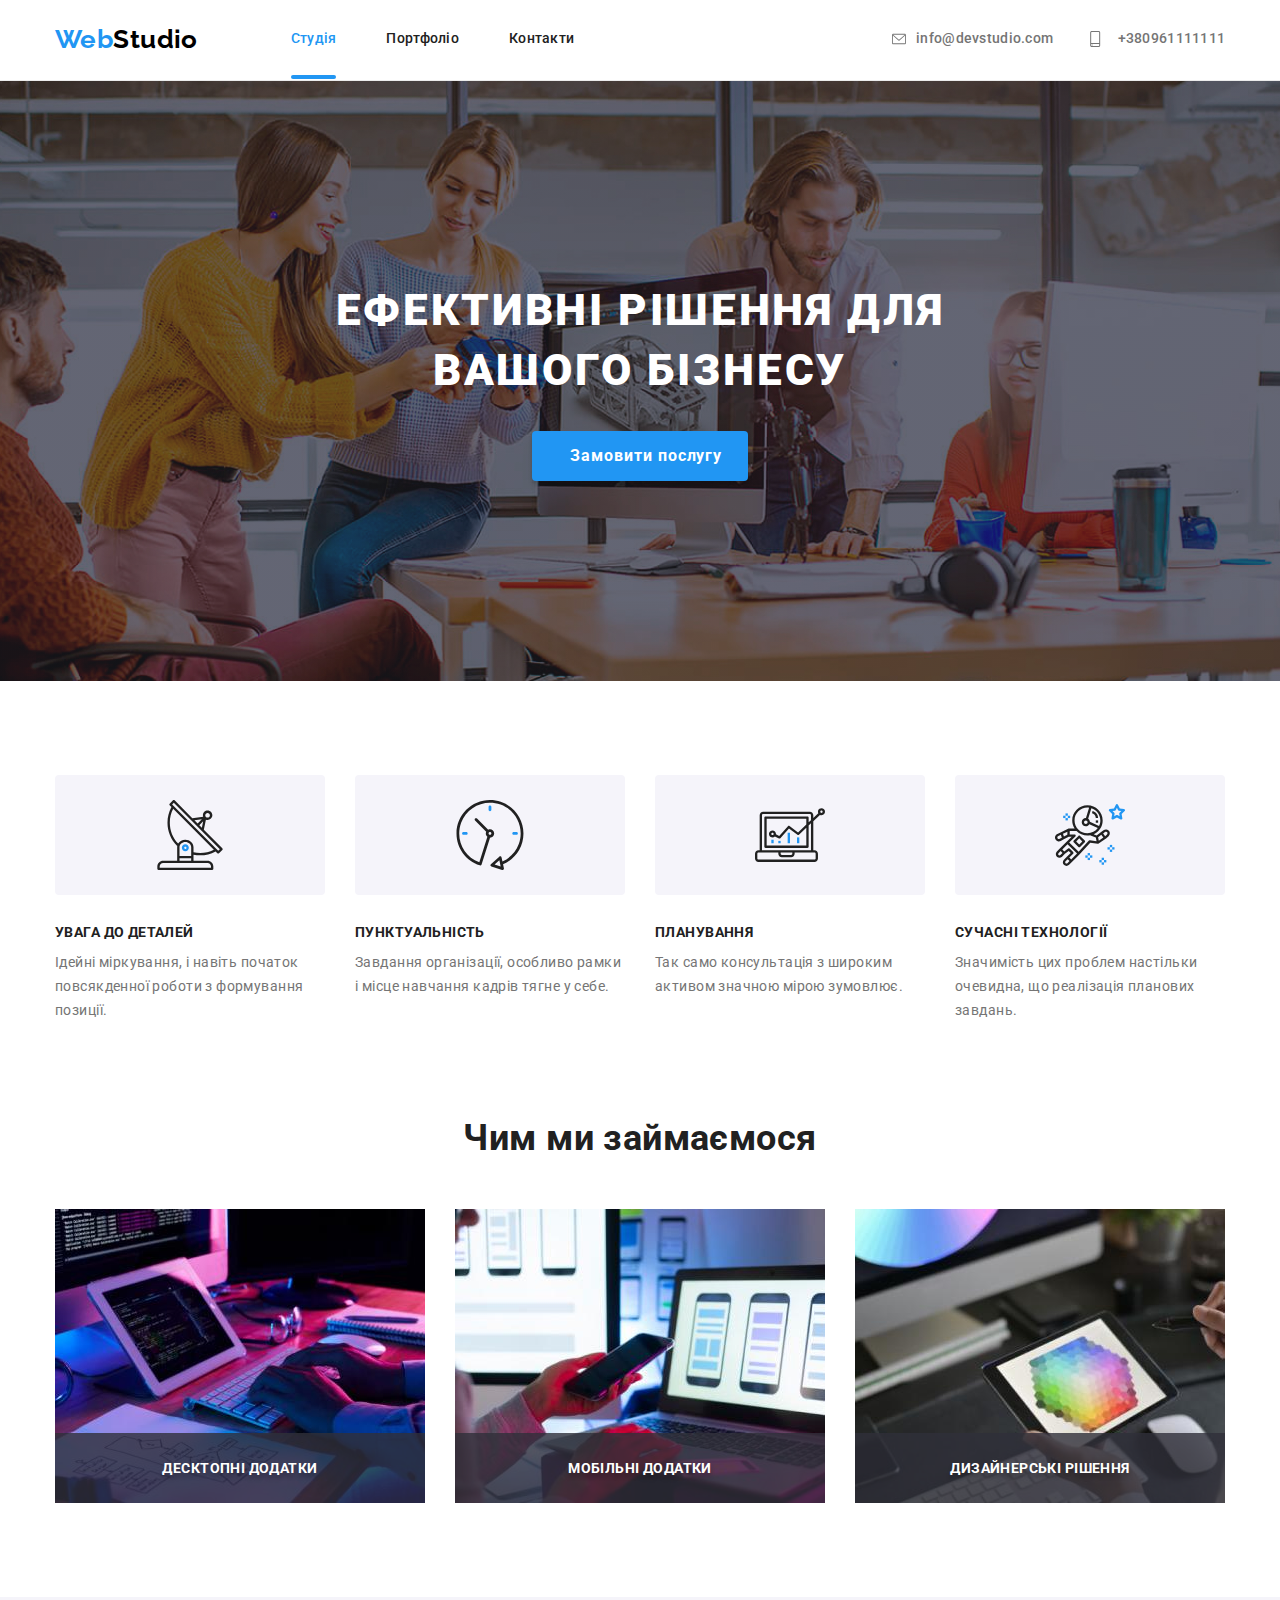
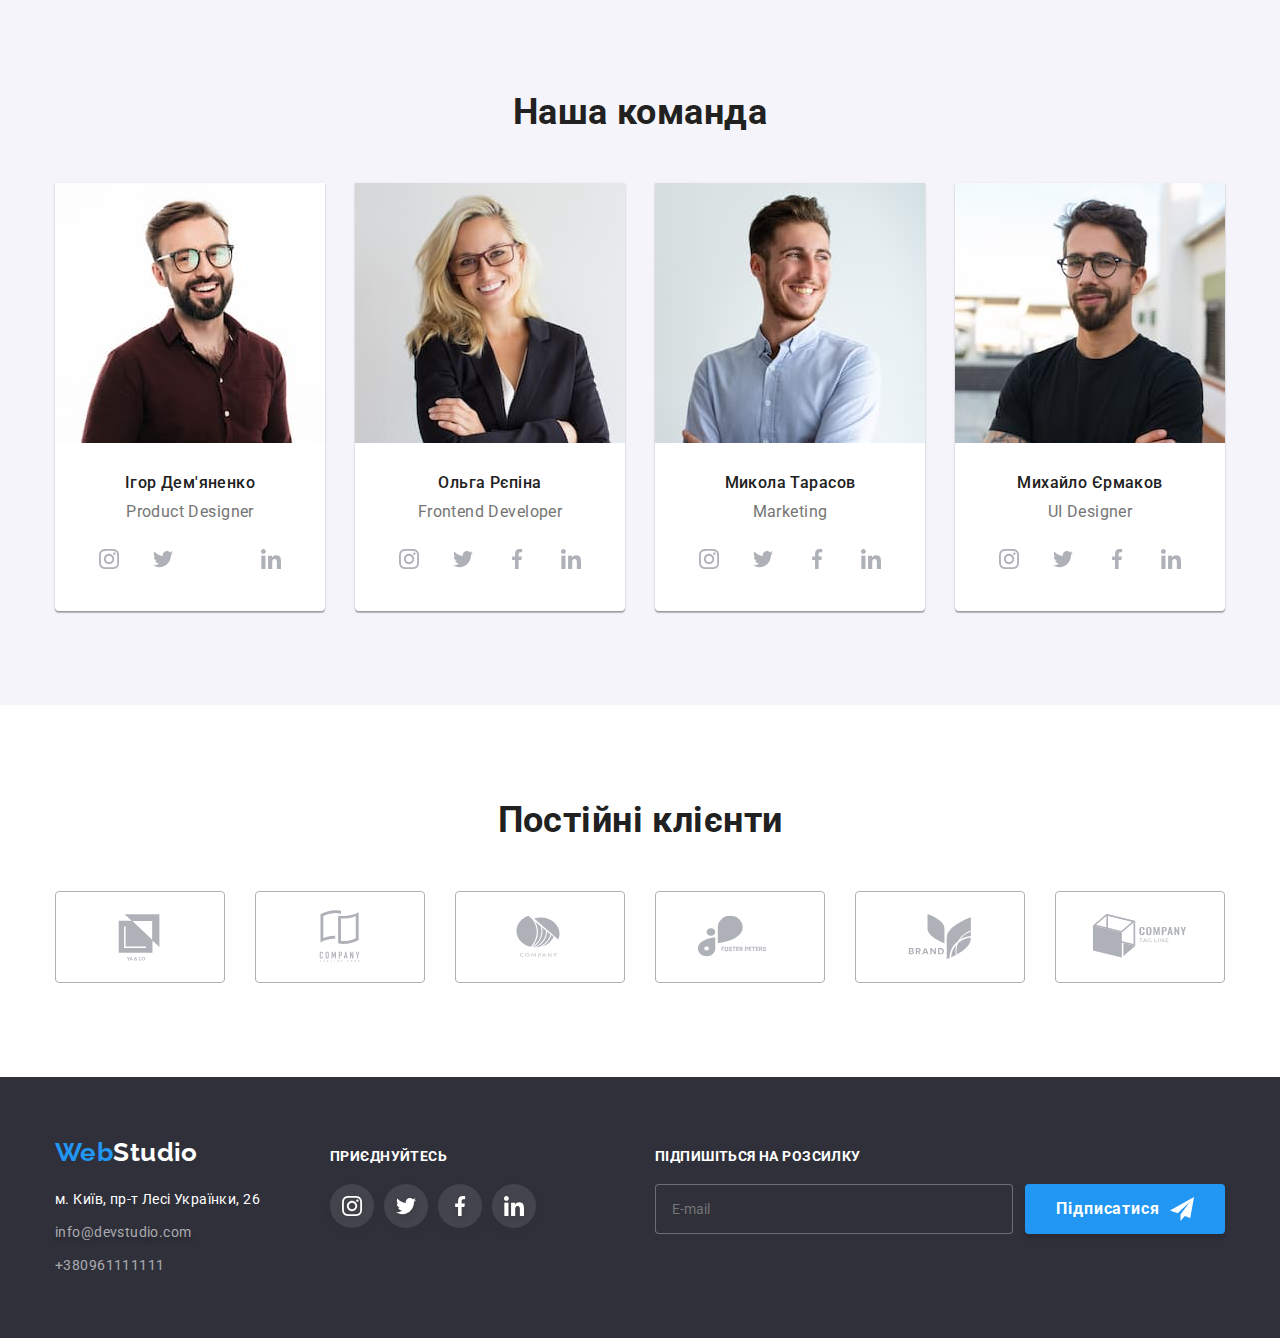
==== index.html @ 69b693cf "commit 1" ====
<!DOCTYPE html>
<html lang="uk">
  <head>
    <meta charset="UTF-8" />
    <meta http-equiv="X-UA-Compatible" content="IE=edge" />
    <meta name="viewport" content="width=, initial-scale=1.0" />
    <title>Webstudio</title>
    <link rel="preconnect" href="https://fonts.googleapis.com" />
    <link rel="preconnect" href="https://fonts.gstatic.com" crossorigin />
    <link
      href="https://fonts.googleapis.com/css2?family=Raleway:wght@700&family=Roboto:wght@400;500;700;900&display=swap"
      rel="stylesheet"
    />
    <link
      rel="stylesheet"
      href="https://cdn.jsdelivr.net/npm/modern-normalize@1.1.0/modern-normalize.min.css"
    />
    <link rel="stylesheet" href="./css/styles.css" />
  </head>
  <body>
    <!-- HEADER -->
    <header class="page-header">
      <div class="container page-header-container">
        <nav class="header-navigation">
          <a class="logo-header link" href="./index.html"
            ><span class="logo-header-part1">Web</span>Studio</a
          >
          <ul class="menu list">
            <li class="menu-item">
              <a class="menu-link link current caren-studio" href="./index.html"
                >Студія</a
              >
            </li>
            <li class="menu-item">
              <a class="menu-link link" href="./portfolio.html">Портфоліо</a>
            </li>
            <li class="menu-item">
              <a class="menu-link link" href="#">Контакти</a>
            </li>
          </ul>
        </nav>
        <ul class="menu-link list">
          <li class="menu-item">
            <a href="mailto:info@devstudio.com" class="contact-mail link">
              <svg
                class="icon-mail"
                aria-label="іконка-пошта"
                width="12"
                height="16"
              >
                <use href="./images/sprite.svg.svg#icon-envelope-hover"></use>
              </svg>
              info@devstudio.com
            </a>
          </li>
          <li class="menu-item">
            <a class="contact-phone-number link" href="tel:+380961111111">
              <svg class="icon-mobile" aria-label="іконка-телелефон" width="10" height="16">
                <use href="./images/sprite.svg.svg#icon-smartphone"></use>
              </svg>
              +380961111111
            </a>
          </li>
        </ul>
      </div>
    </header>
    <!--MAIN-->
    <main class="page-main">
      <section class="section-shapka section">
        <div class="container section-shapka-container">
          <h1 class="section-shapka-h">Ефективні рішення для вашого бізнесу</h1>
          <button class="section-modal-open-btn" type="button" data-modal-open>
            <span class="btn-text">Замовити послугу</span>
          </button>
        </div>
      </section>
      <section
        class="section-osoblivosti section section-osoblivosti-container"
      >
        <div class="container">
          <h2 class="visually-hidden">Наші особливості</h2>
          <ul class="list osoblivosti-container">
            <li class="osoblivosti-card">
              <div class="osoblivosti-card-a">
                <svg class="osoblivosti-card-icon" aria-label="іконка-антена" width="70" height="70">
                  <use href="./images/sprite.svg.svg#icon-antenna"></use>
                </svg>
              </div>
              <h3 class="section-osoblivosti-h">УВАГА ДО ДЕТАЛЕЙ</h3>
              <p class="section-osoblivosti-p">
                Ідейні міркування, і навіть початок повсякденної роботи з
                формування позиції.
              </p>
            </li>
            <li class="osoblivosti-card">
              <div class="osoblivosti-card-a">
                <svg class="osoblivosti-card-icon" aria-label="іконка-годинник" width="70" height="70">
                  <use href="./images/sprite.svg.svg#icon-clock"></use>
                </svg>
              </div>
              <h3 class="section-osoblivosti-h">ПУНКТУАЛЬНІСТЬ</h3>
              <p class="section-osoblivosti-p">
                Завдання організації, особливо рамки і місце навчання кадрів
                тягне у себе.
              </p>
            </li>
            <li class="osoblivosti-card">
              <div class="osoblivosti-card-a">
                <svg class="osoblivosti-card-icon" aria-label="іконка-діаграма" width="70" height="70">
                  <use href="./images/sprite.svg.svg#icon-diagram"></use>
                </svg>
              </div>
              <h3 class="section-osoblivosti-h">ПЛАНУВАННЯ</h3>
              <p class="section-osoblivosti-p">
                Так само консультація з широким активом значною мірою зумовлює.
              </p>
            </li>
            <li class="osoblivosti-card">
              <div class="osoblivosti-card-a">
                <svg class="osoblivosti-card-icon" aria-label="іконка-астронафт" width="70" height="70">
                  <use href="./images/sprite.svg.svg#icon-astronaut"></use>
                </svg>
              </div>
              <h3 class="section-osoblivosti-h">СУЧАСНІ ТЕХНОЛОГІЇ</h3>
              <p class="section-osoblivosti-p">
                Значимість цих проблем настільки очевидна, що реалізація
                планових завдань.
              </p>
            </li>
          </ul>
        </div>
      </section>
      <section class="work section">
        <div class="container work-container">
          <h2 class="work-h">Чим ми займаємося</h2>
          <ul class="list work-list">
            <li>
              <div class="work-list-img-wrapper">
                <img
                  src="./images/box1.jpg"
                  alt="компютер"
                  width="370"
                  height="294"
                />
                <p class="overlay-work">Десктопні додатки</p>
              </div>
            </li>
            <li>
              <div class="work-list-img-wrapper">
                <img
                  src="./images/box2.jpg"
                  alt="телефон"
                  width="370"
                  height="294"
                />
                <p class="overlay-work">Мобільні додатки</p>
              </div>
            </li>
            <li>
              <div class="work-list-img-wrapper">
                <img
                  src="./images/box3.jpg"
                  alt="планшет"
                  width="370"
                  height="294"
                />
                <p class="overlay-work">Дизайнерські рішення</p>
              </div>
            </li>
          </ul>
        </div>
      </section>
      <section class="comanda section comanda-container">
        <div class="container">
          <h2 class="comanda-our">Наша команда</h2>
          <ul class="list comanda-list">
            <li class="comanda-fon">
              <img
                src="./images/card1.jpg"
                alt="Ігор"
                width="270"
                height="260"
              />
              <h3 class="comanda-name">Ігор Дем'яненко</h3>
              <p class="comanda-profesion">Product Designer</p>
              <ul class="social-list list">
                <li class="social-list-item">
                  <a href="" class="social-list-link">
                    <svg class="social-list-icon" aria-label="іконка-інстаграм">
                      <use href="./images/sprite.svg.svg#icon-instagram"></use>
                    </svg>
                  </a>
                </li>
                <li class="social-list-item">
                  <a href="" class="social-list-link">
                    <svg class="social-list-icon" aria-label="іконка-твітер">
                      <use href="./images/sprite.svg.svg#icon-twitter"></use>
                    </svg>
                  </a>
                </li>
                <li class="social-list-item">
                  <a href="" class="social-list-link">
                    <svg class="social-list-icon" aria-label="іконка-фейсбук>
                      <use href="./images/sprite.svg.svg#icon-facebook"></use>
                    </svg>
                  </a>
                </li>
                <li class="social-list-item">
                  <a href="" class="social-list-link">
                    <svg class="social-list-icon" aria-label="іконка-лінкл">
                      <use href="./images/sprite.svg.svg#icon-linkedin"></use>
                    </svg>
                  </a>
                </li>
              </ul>
            </li>
            <li class="comanda-fon">
              <img
                src="./images/card2.jpg"
                alt="Ольга"
                width="270"
                height="260"
              />
              <h3 class="comanda-name">Ольга Рєпіна</h3>
              <p class="comanda-profesion">Frontend Developer</p>
              <ul class="social-list list">
                <li class="social-list-item">
                  <a href="" class="social-list-link">
                    <svg class="social-list-icon" aria-label="іконка-інстаграм">
                      <use href="./images/sprite.svg.svg#icon-instagram"></use>
                    </svg>
                  </a>
                </li>
                <li class="social-list-item">
                  <a href="" class="social-list-link">
                    <svg class="social-list-icon" aria-label="іконка-твітер">
                      <use href="./images/sprite.svg.svg#icon-twitter"></use>
                    </svg>
                  </a>
                </li>
                <li class="social-list-item">
                  <a href="" class="social-list-link">
                    <svg class="social-list-icon" aria-label="іконка-фейсбук">
                      <use href="./images/sprite.svg.svg#icon-facebook"></use>
                    </svg>
                  </a>
                </li>
                <li class="social-list-item">
                  <a href="" class="social-list-link">
                    <svg class="social-list-icon" aria-label="іконка-лінкл">
                      <use href="./images/sprite.svg.svg#icon-linkedin"></use>
                    </svg>
                  </a>
                </li>
              </ul>
            </li>
            <li class="comanda-fon">
              <img
                src="./images/card3.jpg"
                alt="Микола"
                width="270"
                height="260"
              />
              <h3 class="comanda-name">Микола Тарасов</h3>
              <p class="comanda-profesion">Marketing</p>
              <ul class="social-list list">
                <li class="social-list-item">
                  <a href="" class="social-list-link">
                    <svg class="social-list-icon" aria-label="іконка-інстаграм">
                      <use href="./images/sprite.svg.svg#icon-instagram"></use>
                    </svg>
                  </a>
                </li>
                <li class="social-list-item">
                  <a href="" class="social-list-link">
                    <svg class="social-list-icon" aria-label="іконка-твітер">
                      <use href="./images/sprite.svg.svg#icon-twitter"></use>
                    </svg>
                  </a>
                </li>
                <li class="social-list-item">
                  <a href="" class="social-list-link">
                    <svg class="social-list-icon" aria-label="іконка-фейсбук">
                      <use href="./images/sprite.svg.svg#icon-facebook"></use>
                    </svg>
                  </a>
                </li>
                <li class="social-list-item">
                  <a href="" class="social-list-link">
                    <svg class="social-list-icon" aria-label="іконка-лінкл">
                      <use href="./images/sprite.svg.svg#icon-linkedin"></use>
                    </svg>
                  </a>
                </li>
              </ul>
            </li>
            <li class="comanda-fon">
              <img
                src="./images/card4.jpg"
                alt="Михайло"
                width="270"
                height="260"
              />
              <h3 class="comanda-name">Михайло Єрмаков</h3>
              <p class="comanda-profesion">UI Designer</p>
              <ul class="social-list list">
                <li class="social-list-item">
                  <a href="" class="social-list-link">
                    <svg class="social-list-icon" aria-label="іконка-інстаграм">
                      <use href="./images/sprite.svg.svg#icon-instagram"></use>
                    </svg>
                  </a>
                </li>
                <li class="social-list-item">
                  <a href="" class="social-list-link">
                    <svg class="social-list-icon" aria-label="іконка-твітер">
                      <use href="./images/sprite.svg.svg#icon-twitter"></use>
                    </svg>
                  </a>
                </li>
                <li class="social-list-item">
                  <a href="" class="social-list-link">
                    <svg class="social-list-icon" aria-label="іконка-фейсбук">
                      <use href="./images/sprite.svg.svg#icon-facebook"></use>
                    </svg>
                  </a>
                </li>
                <li class="social-list-item">
                  <a href="" class="social-list-link">
                    <svg class="social-list-icon" aria-label="іконка-лінкл">
                      <use href="./images/sprite.svg.svg#icon-linkedin"></use>
                    </svg>
                  </a>
                </li>
              </ul>
            </li>
          </ul>
        </div>
      </section>
      <section class="client section">
        <div class="container">
          <h2 class="client-name">Постійні клієнти</h2>
          <ul class="client-list list">
            <li class="client-list-item">
              <a href="" class="client-list-link">
                <svg class="client-list-icon" aria-label="іконка-клієнт-1" width="106" height="60">
                  <use href="./images/sprite.svg.svg#icon-logo"></use>
                </svg>
              </a>
            </li>
            <li class="client-list-item">
              <a href="" class="client-list-link">
                <svg class="client-list-icon" aria-label="іконка-клієнт-2" width="106" height="60">
                  <use href="./images/sprite.svg.svg#icon-logo-1"></use>
                </svg>
              </a>
            </li>
            <li class="client-list-item">
              <a href="" class="client-list-link">
                <svg class="client-list-icon" aria-label="іконка-клієнт-3" width="106" height="60">
                  <use href="./images/sprite.svg.svg#icon-logo-2"></use>
                </svg>
              </a>
            </li>
            <li class="client-list-item">
              <a href="" class="client-list-link">
                <svg class="client-list-icon" aria-label="іконка-клієнт-4" width="106" height="60">
                  <use href="./images/sprite.svg.svg#icon-logo-3"></use>
                </svg>
              </a>
            </li>
            <li class="client-list-item">
              <a href="" class="client-list-link">
                <svg class="client-list-icon" aria-label="іконка-клієнт-5" width="106" height="60">
                  <use href="./images/sprite.svg.svg#icon-logo-4"></use>
                </svg>
              </a>
            </li>
            <li class="client-list-item">
              <a href="" class="client-list-link">
                <svg class="client-list-icon" aria-label="іконка-клієнт-6" width="106" height="60">
                  <use href="./images/sprite.svg.svg#icon-logo-5"></use>
                </svg>
              </a>
            </li>
          </ul>
        </div>
      </section>
    </main>
    <footer class="page-footer">
      <div class="container container-footer">
        <div class="page-footer-container-contact">
          <a class="logo-footer link" href="./index.html">
            <span class="logo-footer-part1">Web</span>Studio</a
          >
          <address class="footer-contact">
            <ul class="list contact-container">
              <li class="contact-menu">
                <a
                  class="contact-menu-map link"
                  href="https://goo.gl/maps/CPtrU1FHBa2aNyZL9"
                  target="_blank"
                  rel="noopener noreferrer nofollow"
                  >м. Київ, пр-т Лесі Українки, 26</a
                >
              </li>
              <li class="contact-menu">
                <a
                  class="contact-menu-mail link"
                  href="mailto:info@devstudio.com"
                  >info@devstudio.com</a
                >
              </li>
              <li class="contact-menu link">
                <a class="contact-menu-tel link" href="tel:+380961111111"
                  >+380961111111</a
                >
              </li>
            </ul>
          </address>
        </div>
        <div class="page-footer-container-soc">
          <p class="soc-name">ПРИЄДНУЙТЕСЬ</p>
          <ul class="footer-social-list list">
            <li class="footer-social-list-item">
              <a href="" class="footer-social-list-link">
                <svg class="footer-social-list-icon" aria-label="іконка-інстаграм" >
                  <use href="./images/sprite.svg.svg#icon-instagram"></use>
                </svg>
              </a>
            </li>
            <li class="footer-social-list-item">
              <a href="" class="footer-social-list-link">
                <svg class="footer-social-list-icon" aria-label="іконка-твітер" >
                  <use href="./images/sprite.svg.svg#icon-twitter"></use>
                </svg>
              </a>
            </li>
            <li class="footer-social-list-item">
              <a href="" class="footer-social-list-link">
                <svg class="footer-social-list-icon" aria-label="іконка-фейсбук">
                  <use href="./images/sprite.svg.svg#icon-facebook"></use>
                </svg>
              </a>
            </li>
            <li class="footer-social-list-item">
              <a href="" class="footer-social-list-link">
                <svg class="footer-social-list-icon" aria-label="іконка-лінкл">
                  <use href="./images/sprite.svg.svg#icon-linkedin"></use>
                </svg>
              </a>
            </li>
          </ul>
        </div>
        <form class="footer-main">
          <p class="footer-title">Підпишіться на розсилку</p>
          <div class="footer-label">
            <label>
              <input
                type="email"
                class="footer-input"
                placeholder="E-mail"
                required=""
                name="user-mail-for-sing"
              />
            </label>
            <button class="footer-button" type="submit">
              Підписатися
              <svg class="footer-send-icon" aria-label="іконка-відправки" width="24" height="24">
                <use href="./images/sprite.svg.svg#icon-send"></use>
              </svg>
            </button>
          </div>
        </form>
      </div>
    </footer>
    <!-- !Модальне вікно -->
    <div class="backdrop is-hidden" data-modal>
      <div class="modal">
        <button type="button" class="modal-close-btn" data-modal-close>
          <svg class="modal-close-icon" width="18" height="18">
            <use href="./images/sprite.svg.svg#icon-close"></use>
          </svg>
        </button>
        <p class="modal-form-title">Залиште свої дані, ми вам передзвонимо</p>
        <form class="modal-form">
          <label class="modal-form-field">
            <span class="modal-form-field-desc">Імʼя</span>
            <span class="modal-form-input-wrapper">
              <input
                type="text"
                class="modal-form-input"
                required
                pattern="[a-zA-Zа-яА-ЯіІїЇ`ʼ]+"
                name="user_name"
                placeholder=""
              />
              <svg class="modal-form-icon icon" aria-label="іконка-персона" width="18" height="18">
                <use href="./images/sprite.svg.svg#icon-person"></use>
              </svg>
            </span>
          </label>
          <label class="modal-form-field">
            <span class="modal-form-field-desc">Телефон</span>
            <span class="modal-form-input-wrapper">
              <input
                type="tel"
                class="modal-form-input"
                required
                pattern="[0-9]{3}-[0-9]{3}-[0-9]{2}-[0-9]{2}"
                title="xxx-xxx-xx-xx"
                name="user_phone"
                placeholder=""
              />
              <svg class="modal-form-icon icon" aria-label="іконка-телефон" width="18" height="18">
                <use href="./images/sprite.svg.svg#icon-phone"></use>
              </svg>
            </span>
          </label>
          <label class="modal-form-field">
            <span class="modal-form-field-desc">Пошта</span>
            <span class="modal-form-input-wrapper">
              <input
                type="email"
                class="modal-form-input"
                required
                pattern=""
                title=""
                name="user_email"
                placeholder=""
              />
              <svg class="modal-form-icon icon" aria-label="іконка-пошта" width="18" height="18">
                <use href="./images/sprite.svg.svg#icon-email"></use>
              </svg>
            </span>
          </label>
          <label class="modal-form-field modal-form-field-message">
            <span class="modal-form-field-desc">Коментар</span>
            <textarea
              name="user_message"
              class="modal-form-message"
              placeholder="Введіть текст"
            ></textarea>
          </label>
          <label class="modal-form-check-field">
            <input
              type="checkbox"
              class="modal-form-check"
              name="user_policy"
              required=""
            />
            <svg class="modal-form-own-checkbox icon" aria-label="іконка-галочка" width="11" height="8">
              <use
                class="modal-form-own-checkbox-icon"
                href="./images/sprite.svg.svg#icon-vector-galochka"
              ></use>
            </svg>
            <svg
              class="modal-form-own-checkbox-border icon"
              aria-label="іконка-чекбокс" 
              width="16"
              height="15"
            >
              <use
                class="modal-form-own-checkbox-border-icon"
                href="./images/sprite.svg.svg#icon-vector"
              ></use>
            </svg>
            Погоджуюся з розсилкою та приймаю&nbsp;<a
              class="modal-form-check-policy-link"
              href="#"
              >Умови договору</a
            >
          </label>
          <button type="submit" class="modal-form-button">Відправити</button>
        </form>
      </div>
    </div>

    <script src="./js/modal.js"></script>
  </body>
</html>
---- css/styles.css ----
:root {
    --primary-font: 'Roboto', sans-serif;
    --secondary-font: 'Raleway', sans-serif;
    --primary-text-color-theme-dark: #212121;
    --secondary-text-color-theme-light: #ffffff;
    --primary-text-color-theme-gray: #757575;
    --secondary-text-color-theme-dark: #2F303A;
    --accent-color: #2196F3;
    --secondary-color: #F5F4FA;
    --secondary-color-light: #FFFFFF;
    --secondary-color-with: #EEEEEE;
    --secondary-color-dark: #000000;
    --color-bgc: #188CE8;
    --color-gray: #AFB1B8;
    --transition-duration-function: 250ms cubic-bezier(0.4, 0, 0.2, 1);
}

.link {
    text-decoration: none;
}

.list {
    list-style: none;
}

.menu-link.current {
    color: var(--accent-color);
}

h1,
h2,
h3,
h4,
p {
    margin: 0;
    margin-bottom: 0;
}

ul,
ol {
    margin-top: 0;
    margin-bottom: 0;
    padding-left: 0;
}


img {
    display: block;
}

button {
    font-family: inherit;
    cursor: pointer;
}

body {
    font-family: var(--primary-font);
    background: var(--secondary-text-color-theme-light);
    color: var(--primary-text-color-theme-dark);
    font-size: 14px;
    letter-spacing: 0.03em;
}

.container {
    width: 1200px;
    margin-left: auto;
    margin-right: auto;
    padding-left: 15px;
    padding-right: 15px;
}
.section {
    padding-top: 94px;
    padding-bottom: 94px;
}
/* =========== HEADER =========== */

.page-header {
    padding-top: 24px;
    padding-bottom: 25px;
    border-bottom: 1px solid #ECECEC;
    
}


.page-header-container {
    display: flex;
    align-items: center;  
}

.header-navigation {
    display: flex;
    align-items: center;
    
   
}

.logo-header {
    font-family: var(--secondary-font);
    font-weight: 700;
    font-size: 26px;
    line-height: 1.19;
    color: var(--secondary-color-dark);
    margin-right: 93px;
}

.logo-header-part1 {
    color: var(--accent-color);
}

.menu {
    display: flex;
    align-items: center;
    gap: 50px;
    margin-left: auto;
    margin-right: 318px;
}


.menu-link {
    display: flex;
    column-gap: 30px;
    position: relative;
    margin: 0;
    padding: 0;
    font-weight: 500;
    font-size: 14px;
    line-height: 1.14;
    letter-spacing: 0.02em;
    color: var(--primary-text-color-theme-dark); 
    transition: color var(--transition-duration-function);
    
}

.menu-link:hover,
.menu-link:focus {
    color: var(--accent-color);   
}

.menu-link.caren-studio::after {
    content: '';
    position: absolute;
    height: 4px;
    width: 100%;
    background-color: var(--accent-color);
    border-radius: 2px;
    bottom: 0;
    left: 0;
    top: 44px;
    transition: color var(--transition-duration-function);
}

.menu-item {
    display: flex;
    align-items: baseline;
    justify-content: center;
    
}

.contact-mail {
    display: flex;
    justify-content: center;
    align-items: center;
    column-gap: 10px;
    width: 161px;
    height: 16px;
    transition: color var(--transition-duration-function);
}

.contact-mail:hover,
.contact-mail:focus,
.contact-phone-number:hover,
.contact-phone-number:focus {
    color: var(--accent-color);
}


.contact-mail:hover .icon-mail,
.contact-mail:focus .icon-mail {
    fill: currentColor;
}

.contact-phone-number:hover .icon-mobile,
.contact-phone-number:focus .icon-mobile {
    fill: currentColor;
}


.contact-phone-number{
    display: flex;
    justify-content: center;
    align-items: center;
    column-gap: 10px;
    width: 142px;
    height: 16px;
    transition: color var(--transition-duration-function);
}


.contact-mail,
.contact-phone-number {
    color: var(--primary-text-color-theme-gray);
}

.icon-mail {
    content: '';
    width: 100%;
    height: 100%;
    fill: var(--primary-text-color-theme-gray); 
    transition: fill var(--transition-duration-function);
}

.icon-mobile {   
    width: 100%; 
    height: 100%;
    fill: var(--primary-text-color-theme-gray); 
    transition: fill var(--transition-duration-function);
}

/* =========== /HEADER =========== */

/* =========== MAIN =========== */

.page-main {}

/* =========== SHAPKA ===========*/
.section-shapka {
    background: var(--secondary-text-color-theme-dark);
    padding-top: 200px;
    padding-bottom: 200px;
    background-image: linear-gradient(rgba(47, 48, 58, 0.4),rgba(47, 48, 58, 0.4)), url('../images/shapka/bcimg.jpg');
    background-repeat: no-repeat;
    background-position: center;   
    max-width: 1600px;
    margin-left: auto;
    margin-right: auto;
}

.section-shapka-container{
    display: flex;
    align-items: center;
    flex-wrap: wrap;
    flex-direction: column; 
}

.section-shapka-h {
    font-weight: 900;
    font-size: 44px;
    line-height: 1.36;
    text-align: center;
    letter-spacing: 0.06em;
    text-transform: uppercase;
    color: var(--secondary-text-color-theme-light);
    margin-bottom: 30px;
    height: 120px;
    width: 696px;
    left: 452px;
    top: 280px;
    border-radius: 0px; 
}

.osoblivosti-card {
    flex-basis: calc((100% - 90px) / 4);
}

.section-modal-open-btn {
    background: var(--accent-color);
    box-shadow: 0px 4px 4px rgba(0, 0, 0, 0.15);
    border-radius: 4px;
    border: none;
    height: 50px;
    width: 216px;
    left: 692px;
    top: 430px;
    transition: bakground-color var(--transition-duration-function), filter var(--transition-duration-function);
}

.section-modal-open-btn:hover,
.section-modal-open-btn:focus {
    background-color: var(--color-bgc);
    filter: drop-shadow(0px 4px 4px rgba(0, 0, 0, 0.25));
}

.btn-text {
    font-weight: 700;
    font-size: 16px;
    line-height: 1.87;
    display: flex;
    align-items: center;
    text-align: center;
    letter-spacing: 0.06em;
    color: var(--secondary-text-color-theme-light);
    margin-left: 32px;
}

/* =========== /SHAPKA ===========*/

/* =========== OSOBLIVOSTI ===========*/

.section-osoblivosti {
    padding-top: 94px;
    padding-bottom: 94px;
}

.visually-hidden {
    position: absolute;
    white-space: nowrap;
    width: 1px;
    height: 1px;
    overflow: hidden;
    border: 0;
    padding: 0;
    clip: rect(0 0 0 0);
    clip-path: inset(50%);
    margin: -1px;
}

.osoblivosti-container{
    display: flex;
    gap: 30px;
}

.osoblivosti-card{
    width: 270px;
    height: 248px;
}

.osoblivosti-card-a{
    display: flex;
    justify-content: center;
    align-items: center;
    width: 270px;
    height: 120px;
    background: var(--secondary-color);
    border-radius: 4px;
}

.osoblivosti-card-icon{}


.section-osoblivosti-h {
    font-style: normal;
    font-weight: 700;
    font-size: 14px;
    line-height: 1.14;
    text-transform: uppercase;
    color: var(primary-text-color-theme-dark);
    margin-bottom: 10px;
    margin-top: 30px;
}

.section-osoblivosti-p {
    line-height: 1.71;
    color: var(--primary-text-color-theme-gray);
}

.section-osoblivosti-container {}


/* =========== /OSOBLIVOSTI ===========*/

/* =========== WORK ===========*/
.work {
    padding-top: 0px;
}

.work-container{}

.work-list {
    display: flex;
    gap: 30px;
}

.work-h {
    font-weight: 700;
    font-size: 36px;
    line-height: 1.17;
    text-align: center;
    color: var(--primary-text-color-theme-dark);
    margin-bottom: 50px;
}

.work-list-img-wrapper {
    position: relative;
    overflow: hidden;
}

.overlay-work {
    position: absolute;
    display: flex;
    justify-content: center;
    align-items: center;
    width: 100%;
    height: 70px;
    top: 224px;
    font-weight: 700;
    font-size: 14px;
    line-height: 16px;
    text-align: center;
    letter-spacing: 0.03em;
    text-transform: uppercase;
    color: var(--secondary-color-light);
    background: rgba(47, 48, 58, 0.8);
    text-shadow: 0px 4px 4px rgba(0, 0, 0, 0.25); 
    overflow: auto;
}


/* =========== /WORK ===========*/

/* =========== COMANDA ===========*/
.comanda {
    background: var(--secondary-color);
}

.comanda-list {
    display: flex;
    flex-wrap: wrap;
    gap: 30px;
}

.comanda-container {}

.comanda-our {
    font-weight: 700;
    font-size: 36px;
    line-height: 1.17;
    text-align: center;
    margin-bottom: 50px;
}

.comanda-fon {
    background: var(--secondary-text-color-theme-light);
    box-shadow: 0px 1px 3px rgba(0, 0, 0, 0.12), 0px 1px 1px rgba(0, 0, 0, 0.14), 0px 2px 1px rgba(0, 0, 0, 0.2);
    border-radius: 0px 0px 4px 4px;
}

.comanda-name {
    font-weight: 500;
    font-size: 16px;
    line-height: 1.19;
    text-align: center;
    margin-top: 30px;
    margin-bottom: 10px;
}

.comanda-profesion{
    font-size: 16px;
    line-height: 1.19;
    text-align: center;
    color: var(--primary-text-color-theme-gray);
    margin-bottom: 16px;
}

.social-list{
    display: flex;
    justify-content: center;
    column-gap: 10px;
    margin-bottom: 30px;
}

.social-list-item{
    width: 44px;
    height: 44px;
}

.social-list-link{
    display: flex;
    align-items: center;
    justify-content: center;
    width: 100%;
    height: 100%;
    border-radius: 50%;
    background-color: var(--secondary-text-color-theme-light);
    transition: background-color var(--transition-duration-function), filter var(--transition-duration-function);               
}

.social-list-link:hover,
.social-list-link:focus{
    background-color: var(--accent-color);
    filter: drop-shadow(0px 4px 4px rgba(0, 0, 0, 0.25));
}

.social-list-icon{
    width: 20px;
    height: 20px; 
    fill: var(--color-gray);
    transition: fill var(--transition-duration-function);
}

.social-list-link:hover .social-list-icon,
.social-list-link:focus .social-list-icon {
    fill: var(--secondary-text-color-theme-light);
    filter: drop-shadow(0px 4px 4px rgba(0, 0, 0, 0.25));
}

.client-name {
    font-weight: 700;
    font-size: 36px;
    line-height: 1.17;
    text-align: center;
    margin-bottom: 50px;
}

.client-list {
    display: flex;
    justify-content: center;
    gap: 30px;
}

.client-list-item {
    box-sizing: border-box;
    border: 1px solid var(--color-gray);
    border-radius: 4px;
    width: 170px;
    height: 92px;
}

.client-list-link {
    display: flex;
    justify-content: center;
    align-items: center;
    width: 100%;
    height: 100%; 
    transition: border var(--transition-duration-function), border-color var(--transition-duration-function), fill var(--transition-duration-function);
}


.client-list-icon {
    fill: var(--color-gray); 
}

.client-list-item:hover,
.client-list-item:focus {
    border: 1px solid var(--accent-color);
    border-color: var(--accent-color);
}

.client-list-link:hover .client-list-icon,
.client-list-link:focus .client-list-icon {
    fill: var(--accent-color);
}

/* =========== /COMANDA ===========*/

/* =========== PORTFOLIO  ===========*/

/* =========== PORTFOLIO-FILTERS ===========*/
.section-portfolio {}

.container-filters {
    display: flex;
    justify-content: space-between;
    gap: 8px;
    margin-left: 300px;
    margin-right: 300px;
    margin-bottom: 50px;
}
.portfolio-filters{}


.filters {
    border-radius: 4px;
    border: none;
    border: 1px solid var(--secondary-color-with); 
    font-weight: 500;
    font-size: 16px;
    line-height: 1.63;
    align-items: center;
    color: var(--primary-text-color-theme-dark); 
    padding: 6px 22px;
    transition: color var(--transition-duration-function), background-color var(--transition-duration-function), box-shadow var(--transition-duration-function), border-color var(--transition-duration-function);
}

.filters:active,
.filters:hover,
.filters:focus {
    background-color: var(--accent-color);
    color: var(--secondary-text-color-theme-light);
    box-shadow: 0px 4px 4px rgba(0, 0, 0, 0.25);
    border-color: var(--accent-color);
    
}

/* =========== /PORTFOLIO-FILTERS ===========*/

/* =========== PORTFOLIO-PROJECTS ===========*/

.container-box {
    display: flex;
    flex-wrap: wrap;
    row-gap: 30px;
    justify-content: space-between;  
    margin-top: 0;
    margin-bottom: 0;
    padding: 0;
}


.portfolio-post {
    display: block;
    transition: box-shadow var(--transition-duration-function);
}

.portfolio-post:hover,
.portfolio-post:focus {
    box-shadow: 0px 1px 1px rgb(0 0 0 / 12%), 0px 4px 4px rgb(0 0 0 / 6%), 1px 4px 6px rgb(0 0 0 / 16%);
}

.portfolio-list-img-wrapper {
    position: relative;
    overflow: hidden;
}

.overlay {
    position: absolute;
    top: 0;
    left: 0;
    width: 100%;
    height: 100%;
    font-family: 'Roboto';
    font-style: normal;
    font-weight: 400;
    font-size: 18px;
    line-height: 28px;      
    letter-spacing: 0.03em;
    color: var(--secondary-color-light);
    background: rgba(33, 150, 243, 0.9);
    padding: 63px 24px;
    overflow: auto;
    transform: translateY(100%);
    transition: transform var(--transition-duration-function);
}

.portfolio-post:hover .overlay,
.portfolio-post:focus .overlay {
    transform: translateY(0%);
}

.portfolio-box-mini {
    padding-top: 20px;
    padding-bottom: 20px;
    padding-left: 24px;
    padding-right: 24px;
    border: 1px solid var(--secondary-color-with);
    border-top: 0;
}

.portfolio-item {
    font-weight: 700;
    font-size: 18px;
    line-height: 2;
    letter-spacing: 0.06em;
    color: var(--primary-text-color-theme-dark);
    margin-bottom: 4px;
}


.portfolio-text {
    font-size: 16px;
    line-height: 1.87;
    color: var(--primary-text-color-theme-gray);   
}

.portfolio-box {
    background: var(--secondary-color-light);
    flex-basis: calc((100% - 60px) / 3);  
}

/* =========== /PORTFOLIO-PROJECTS ===========*/

/* =========== /PORTFOLIO  ===========*/



/* =========== /MAIN =========== */

/* =========== FOOTER ===========*/

.page-footer {
   background: var(--secondary-text-color-theme-dark);
   padding-top: 60px;
   padding-bottom: 60px;
}

.container-footer {
    display: flex;
    align-items: baseline;
}

.page-footer-container-contact {}

.logo-footer {
    display: block;
    font-family: var(--secondary-font);
    font-weight: 700;
    font-size: 26px;
    line-height: 1.19;
    color: var(--secondary-text-color-theme-light);
    width: 145px;
    height: 31px;
    left: 215px;
    top: 1688px;
}

.logo-footer-part1 {
    color: var(--accent-color);
}

.footer-contact {
    line-height: 1.71;
    font-style: normal;
    margin-top: 20px; 
}

.contact-container {
    display: block;
    margin-right: 70px;
    flex-direction: column;
}

.contact-menu:not(:nth-child(3)) {
    margin-bottom: 9px;
}


.contact-menu-map {
    color: var(--secondary-text-color-theme-light);
    transition: color var(--transition-duration-function);
}

.contact-menu-mail{
    color: rgba(255, 255, 255, 0.6);
    border: 1px solid var(--secondary-color-dark);
    text-shadow: 0px 4px 4px rgba(0, 0, 0, 0.25);
    border: none;
    transition: color var(--transition-duration-function);
}

    

.contact-menu-tel {
    color: rgba(255, 255, 255, 0.6);
    transition: color var(--transition-duration-function);
}

.contact-menu-map:hover,
.contact-menu-map:focus {
    color: var(--accent-color);
}


.contact-menu-mail:hover,
.contact-menu-mail:focus {
    color: var(--accent-color);
}

.contact-menu-tel:hover,
.contact-menu-tel:focus {
    color: var(--accent-color);
}

.page-footer-container-soc{
    display: block; 
}

.soc-name {
    font-weight: 700;
    font-size: 14px;
    text-transform: uppercase;    
    color: var(--secondary-color-light);
    margin-bottom: 20px;
}

.footer-social-list {
    display: flex;
    justify-content: center;
    column-gap: 10px;
}

.footer-social-list-item {
    filter: drop-shadow(0px 4px 4px rgba(0, 0, 0, 0.25));
}

.footer-social-list-link {
    display: flex;
    align-items: center;
    justify-content: center;
    width: 44px;
    height: 44px;
    border-radius: 50%;
    background: rgba(255, 255, 255, 0.1);
    transition: background-color var(--transition-duration-function);
}

.footer-social-list-link:hover,
.footer-social-list-link:focus {
    background-color: var(--accent-color);
    filter: drop-shadow(0px 4px 4px rgba(0, 0, 0, 0.25));
}

.footer-social-list-icon {
    width: 20px;
    height: 20px;
    fill: var(--secondary-color-light);
}


/* =========== /FOOTER ===========*/


/* =========== Footer-form ===========*/
.footer-main {
    margin-right: 0;
    margin-left: auto;
    color: rgba(255, 255, 255, 0.6);
}

.footer-title {
    font-weight: 700;
    font-size: 14px;
    line-height: 16px;
    letter-spacing: 0.03em;
    text-transform: uppercase;
    color: var(--secondary-text-color-theme-light);
    margin-bottom: 20px;
    margin-top: 0;
}

.footer-label {
    display: flex;
}

.footer-input {
    width: 358px;
    height: 50px;
    color: var(--secondary-text-color-theme-light);
    border: 1px solid rgba(255, 255, 255, 0.3);
    border-radius: 4px;
    background-color: var(--secondary-text-color-theme-dark);
    padding: 15px 16px;
    transition: border-color var(--transition-duration-function);
}

.footer-input:focus {
    border-color: var(--accent-color);
    outline: none;
}


.footer-button {
    font-weight: 700;
    font-size: 16px;
    line-height: 30px;
    letter-spacing: 0.06em;
    min-width: 200px;
    padding: 10px;
    background-color: var(--accent-color);
    color: var(--secondary-text-color-theme-light);
    border: none;
    box-shadow: 0px 4px 4px rgb(0 0 0 / 15%);
    border-radius: 4px;
    cursor: pointer;
    display: flex;
    justify-content: center;
    align-items: center;
    margin-left: 12px;
}

.footer-send-icon {
    margin-left: 10px;
    fill: var(--secondary-color-light);
}

/* =========== /Footer-form ===========*/


/* =========== Modal-windows-fon===========*/
.backdrop {
    position: fixed;
    top: 0;
    left: 0;
    width: 100%;
    height: 100%;
    background-color: rgba(0, 0, 0, 0.2);
    z-index: 100;
    opacity: 1;
    visibility: visible;
    pointer-events: auto;
    transition: opacity 250ms cubic-bezier(0.4, 0, 0.2, 1), visibility 250ms cubic-bezier(0.4, 0, 0.2, 1);
}

.backdrop.is-hidden {
    opacity: 0;
    visibility: hidden;
    pointer-events: none;
}

.modal {
    position: absolute;
    top: 50%;
    left: 50%;
    padding: 40px;
    transform: translate(-50%, -50%) scale(1);
    width: 528px;
    height: 580px;
    background-color: var(--secondary-color-light);
    border-radius: 4px;
    transition: transform var(--transition-duration-function);
}

.modal-close-btn {
    position: absolute;
    top: 8px;
    right: 8px;
    display: flex;
    align-items: center;
    justify-content: center;
    width: 30px;
    height: 30px;
    border-radius: 50%;
    background-color: transparent;
    border: 1px solid rgba(0, 0, 0, 0.1);
    transition: border-color var(--transition-duration-function), fill var(--transition-duration-function);
}

.modal-close-icon {
    fill: var(--secondary-color-dark);
}

.modal-close-btn:hover,
.modal-close-btn:focus {
    border-color: var(--accent-color);
    cursor: pointer;
}

.modal-close-btn:hover .modal-close-icon,
.modal-close-btn:focus .modal-close-icon {
    fill: var(--accent-color);
}

/* =========== /Modal-windows-fon===========*/


/* =========== Modal-form-input ===========*/

.modal-form-title {
    font-weight: 700;
    font-size: 20px;
    line-height: 1.15;
    text-align: center;
    margin-bottom: 12px;
}

.modal-form {
    display: flex;
    flex-direction: column;
}

.modal-form-field {
    margin-bottom: 10px;
}

.modal-form-field-desc {
    display: block;
    margin-bottom: 4px;
    font-size: 12px;
    line-height: 1.08;
    letter-spacing: 0.01em;
    color: var(--primary-text-color-theme-gray);
}

.modal-form-input-wrapper {
    position: relative;
    display: block;
}

.modal-form-input {
    position: relative;
    display: block;
    width: 100%;
    height: 40px;
    padding-left: 42px;
    border: 1px solid rgba(33, 33, 33, 0.2);
     border-radius: 4px;
    transition: border-color var(--transition-duration-function);
}

.modal-form-input:focus {
    outline: none;
    border-color: var(--accent-color);
}

.modal-form-input:focus+.modal-form-icon {
    fill: var(--accent-color);
    
}

.modal-form-icon {
    position: absolute;
    top: 50%;
    left: 12px;
    transform: translateY(-50%);
    transition: color var(--transition-duration-function);
}

.icon {
    fill: var(--primary-text-color-theme-dark);
}

.modal-form-message {
    display: block;
    width: 100%;
    height: 120px;
    padding-top: 12px;
    padding-right: 16px;
    padding-bottom: 12px;
    padding-left: 16px;
    border: 1px solid rgba(33, 33, 33, 0.2);
    border-radius: 4px;
    resize: none;
    font-size: 12px;
    line-height: 1.16;
    letter-spacing: 0.01em;
    transition: border-color var(--transition-duration-function);
}


.modal-form-message::placeholder {
    font-size: 14px;
    color: rgba(117, 117, 117, 0.5);
}
.modal-form-message:focus {
    outline: none;
    border-color: var(--accent-color);
}




.modal-form-check-field {
    display: flex;
    align-items: center;
    margin-left: auto;
    margin-right: auto;
    margin-bottom: 30px;
    font-size: 14px;
    line-height: 1.71;
    color: var(--primary-text-color-theme-gray);
}

.modal-form-check-policy-link {
    color: var(--accent-color);
}

.modal-form-check {
    position: absolute;
    appearance: none;
}

.modal-form-own-checkbox {
    cursor: pointer;
    width: 16px;
    height: 15px;
    margin-right: 7px;
    border-radius: 2px;
    border: 1px solid #303030;
    transition: background-color var(--transition-duration-function);
}

.modal-form-own-checkbox-border {
    cursor: pointer;
    position: absolute;
    color: var(--primary-text-color);
}

.modal-form-own-checkbox-icon {
    display: none;
    fill: var(--secondary-text-color-theme-light);
}

.modal-form-check:checked+.modal-form-own-checkbox {
    background-color: var(--accent-color);
}

.modal-form-check:checked+.modal-form-own-checkbox .modal-form-own-checkbox-icon {
    display: block;
}

.modal-form-check:focus+.modal-form-own-checkbox {
    box-shadow: 0 0 0 2px rgba(0, 0, 255, 0.5);
}


.modal-form-button {
    align-self: center;
    min-width: 200px;
    min-height: 50px;
    padding-top: 10px;
    padding-right: 52px;
    padding-bottom: 10px;
    padding-left: 52px;
    background-color: var(--accent-color);
    font-weight: 700;
    font-size: 16px;
    line-height: 1.87;
    letter-spacing: 0.06em;
    color: var(--secondary-color-light);
    border-radius: 4px;
    box-shadow: 0px 4px 4px rgb(0 0 0 / 15%);
    cursor: pointer;
    border: 1px solid var(--accent-color);    
    transition: background-color var(--transition-duration-function), background-color var(--transition-duration-function);
}

.modal-form-button:hover,
.modal-form-button:focus {
    background-color: #188CE8;
}


/* =========== /Modal-form-input ===========*/
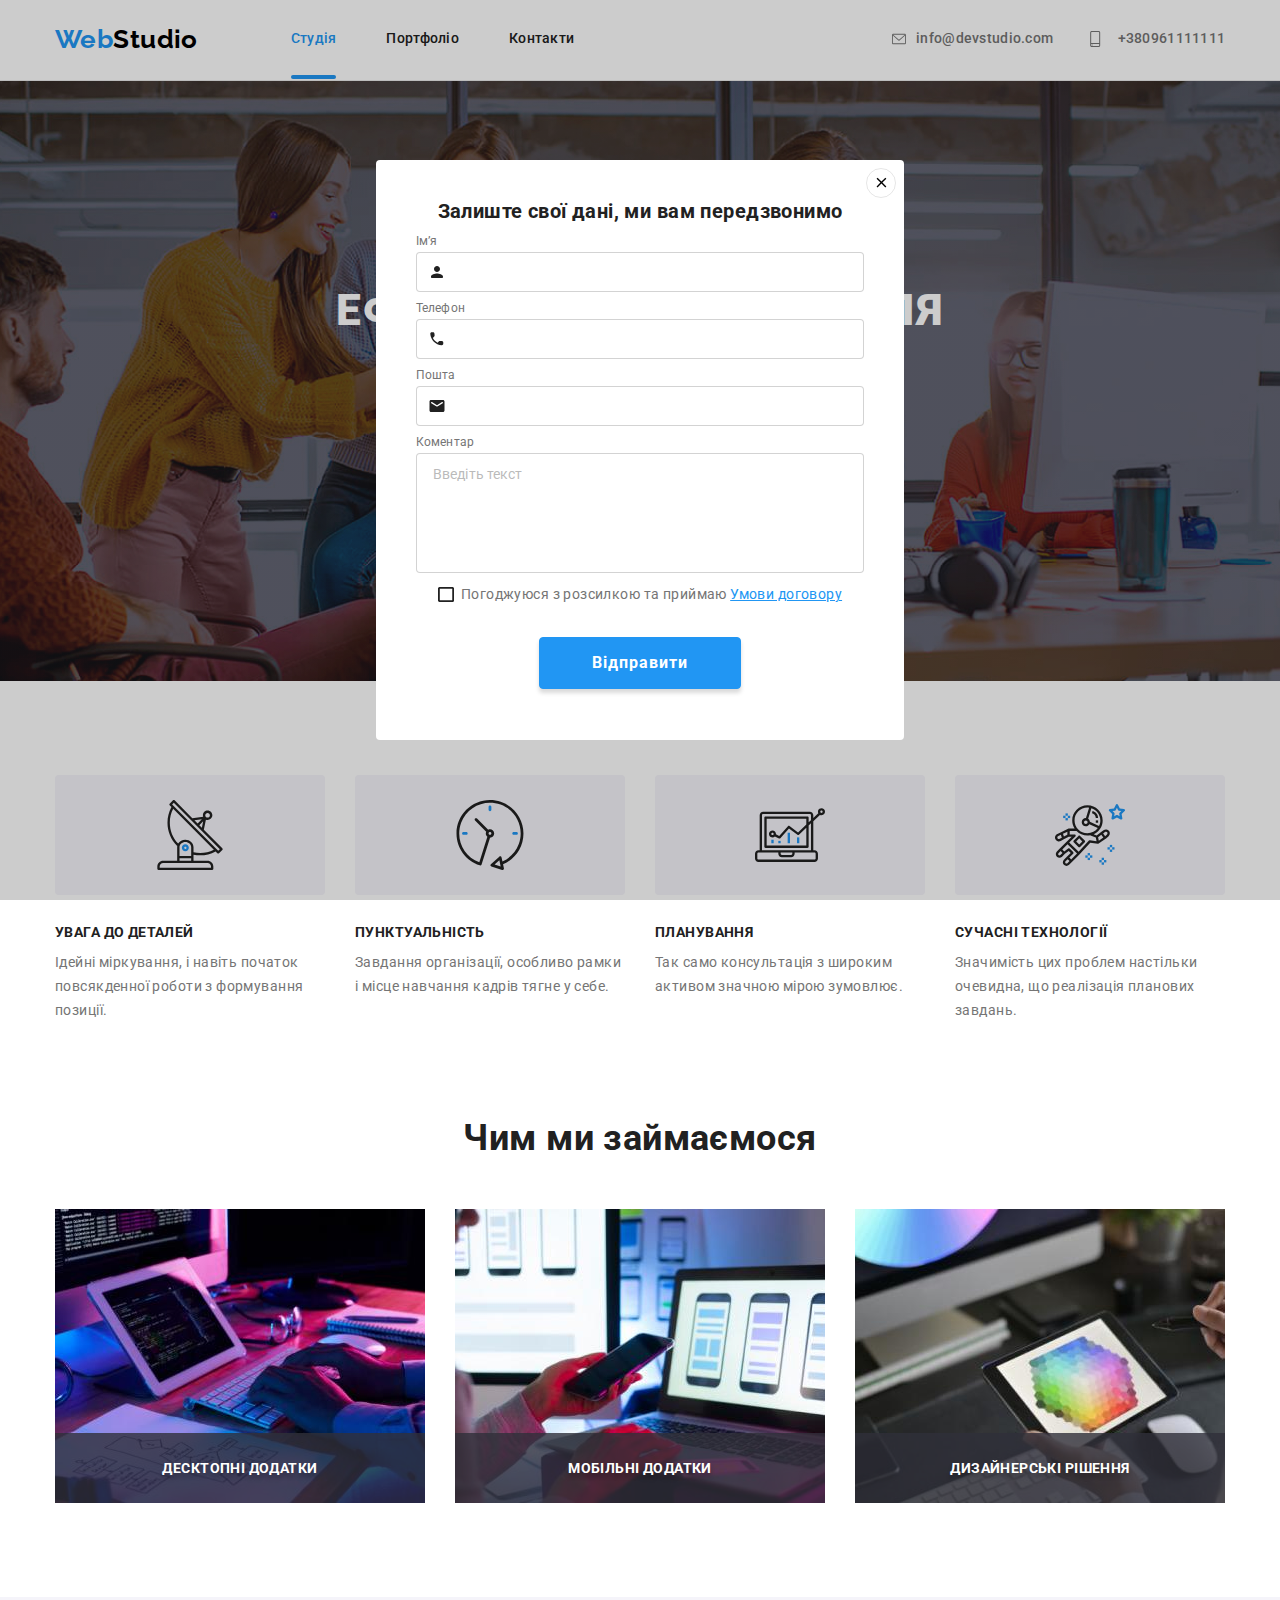
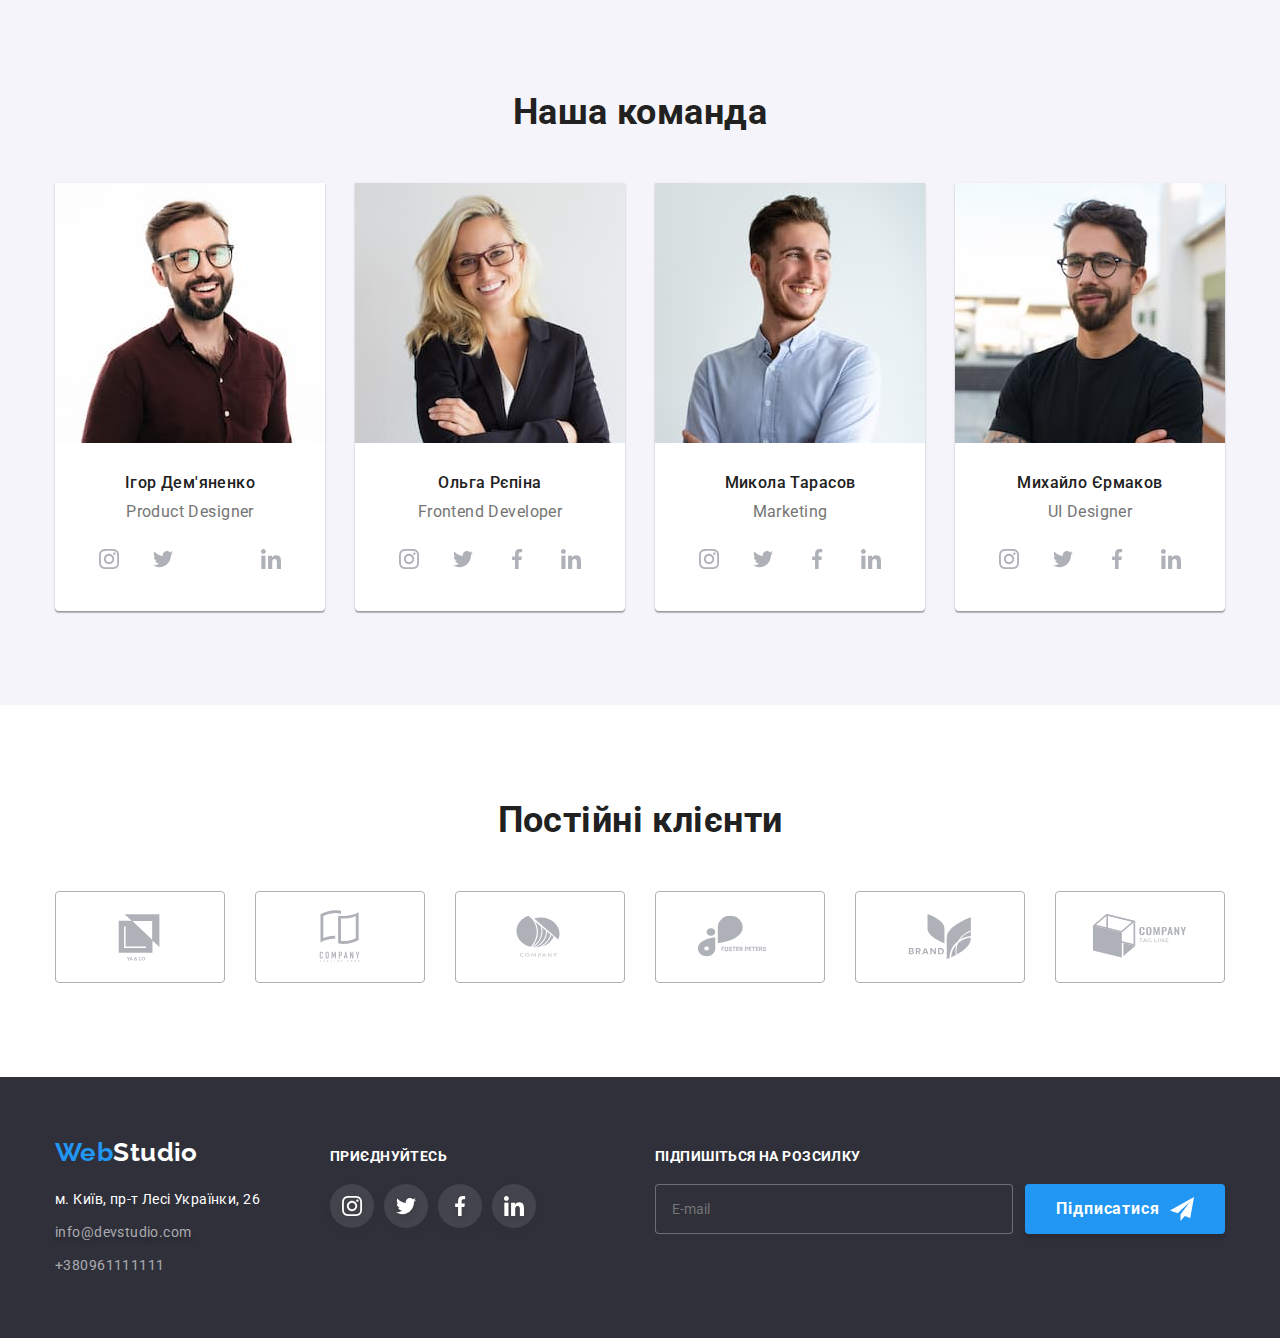
==== commit c58b150f: "commit 6 &" ====
--- a/index.html
+++ b/index.html
@@ -14,8 +14,8 @@
     <link
       rel="stylesheet"
       href="https://cdn.jsdelivr.net/npm/modern-normalize@1.1.0/modern-normalize.min.css"
-    />
-    <link rel="stylesheet" href="./css/styles.css" />
+    />    
+    <link rel="stylesheet" href="./sass/main.css" />
   </head>
   <body>
     <!-- HEADER -->
--- a/sass/main.css
+++ b/sass/main.css
@@ -0,0 +1,1043 @@
+:root {
+  --primary-font: "Roboto", sans-serif;
+  --secondary-font: "Raleway", sans-serif;
+  --primary-text-color-theme-dark: #212121;
+  --secondary-text-color-theme-light: #ffffff;
+  --primary-text-color-theme-gray: #757575;
+  --secondary-text-color-theme-dark: #2F303A;
+  --accent-color: #2196F3;
+  --secondary-color: #F5F4FA;
+  --secondary-color-light: #FFFFFF;
+  --secondary-color-with: #EEEEEE;
+  --secondary-color-dark: #000000;
+  --color-bgc: #188CE8;
+  --color-gray: #AFB1B8;
+  --transition-duration-function: 250ms cubic-bezier(0.4, 0, 0.2, 1);
+}
+
+.visually-hidden {
+  position: absolute;
+  white-space: nowrap;
+  width: 1px;
+  height: 1px;
+  overflow: hidden;
+  border: 0;
+  padding: 0;
+  clip: rect(0 0 0 0);
+  -webkit-clip-path: inset(50%);
+          clip-path: inset(50%);
+  margin: -1px;
+}
+
+.link {
+  text-decoration: none;
+}
+
+.list {
+  list-style: none;
+}
+
+.menu-link.current {
+  color: var(--accent-color);
+}
+
+h1,
+h2,
+h3,
+h4,
+p {
+  margin: 0;
+  margin-bottom: 0;
+}
+
+ul,
+ol {
+  margin-top: 0;
+  margin-bottom: 0;
+  padding-left: 0;
+}
+
+img {
+  display: block;
+}
+
+button {
+  font-family: inherit;
+  cursor: pointer;
+}
+
+body {
+  font-family: var(--primary-font);
+  background: var(--secondary-text-color-theme-light);
+  color: var(--primary-text-color-theme-dark);
+  font-size: 14px;
+  letter-spacing: 0.03em;
+}
+
+.section {
+  padding-top: 94px;
+  padding-bottom: 94px;
+}
+
+.container {
+  width: 1200px;
+  margin-left: auto;
+  margin-right: auto;
+  padding-left: 15px;
+  padding-right: 15px;
+}
+
+.section-modal-open-btn {
+  background: var(--accent-color);
+  box-shadow: 0px 4px 4px rgba(0, 0, 0, 0.15);
+  border-radius: 4px;
+  border: none;
+  height: 50px;
+  width: 216px;
+  left: 692px;
+  top: 430px;
+  transition: bakground-color var(--transition-duration-function), filter var(--transition-duration-function);
+}
+
+.section-modal-open-btn:hover,
+.section-modal-open-btn:focus {
+  background-color: var(--color-bgc);
+  filter: drop-shadow(0px 4px 4px rgba(0, 0, 0, 0.25));
+}
+
+.btn-text {
+  font-weight: 700;
+  font-size: 16px;
+  line-height: 1.87;
+  display: flex;
+  align-items: center;
+  text-align: center;
+  letter-spacing: 0.06em;
+  color: var(--secondary-text-color-theme-light);
+  margin-left: 32px;
+}
+
+.container-filters {
+  display: flex;
+  justify-content: space-between;
+  gap: 8px;
+  margin-left: 300px;
+  margin-right: 300px;
+  margin-bottom: 50px;
+}
+
+.filters {
+  border-radius: 4px;
+  border: none;
+  border: 1px solid var(--secondary-color-with);
+  font-weight: 500;
+  font-size: 16px;
+  line-height: 1.63;
+  align-items: center;
+  color: var(--primary-text-color-theme-dark);
+  padding: 6px 22px;
+  transition: color var(--transition-duration-function), background-color var(--transition-duration-function), box-shadow var(--transition-duration-function), border-color var(--transition-duration-function);
+}
+
+.filters:active,
+.filters:hover,
+.filters:focus {
+  background-color: var(--accent-color);
+  color: var(--secondary-text-color-theme-light);
+  box-shadow: 0px 4px 4px rgba(0, 0, 0, 0.25);
+  border-color: var(--accent-color);
+}
+
+.footer-main {
+  margin-right: 0;
+  margin-left: auto;
+  color: rgba(255, 255, 255, 0.6);
+}
+
+.footer-title {
+  font-weight: 700;
+  font-size: 14px;
+  line-height: 16px;
+  letter-spacing: 0.03em;
+  text-transform: uppercase;
+  color: var(--secondary-text-color-theme-light);
+  margin-bottom: 20px;
+  margin-top: 0;
+}
+
+.footer-label {
+  display: flex;
+}
+
+.footer-input {
+  width: 358px;
+  height: 50px;
+  color: var(--secondary-text-color-theme-light);
+  border: 1px solid rgba(255, 255, 255, 0.3);
+  border-radius: 4px;
+  background-color: var(--secondary-text-color-theme-dark);
+  padding: 15px 16px;
+  transition: border-color var(--transition-duration-function);
+}
+
+.footer-input:focus {
+  border-color: var(--accent-color);
+  outline: none;
+}
+
+.footer-button {
+  font-weight: 700;
+  font-size: 16px;
+  line-height: 30px;
+  letter-spacing: 0.06em;
+  min-width: 200px;
+  padding: 10px;
+  background-color: var(--accent-color);
+  color: var(--secondary-text-color-theme-light);
+  border: none;
+  box-shadow: 0px 4px 4px rgba(0, 0, 0, 0.15);
+  border-radius: 4px;
+  cursor: pointer;
+  display: flex;
+  justify-content: center;
+  align-items: center;
+  margin-left: 12px;
+}
+
+.footer-send-icon {
+  margin-left: 10px;
+  fill: var(--secondary-color-light);
+}
+
+.backdrop {
+  position: fixed;
+  top: 0;
+  left: 0;
+  width: 100%;
+  height: 100%;
+  background-color: rgba(0, 0, 0, 0.2);
+  z-index: 100;
+  opacity: 1;
+  visibility: visible;
+  pointer-events: auto;
+  transition: opacity 250ms cubic-bezier(0.4, 0, 0.2, 1), visibility 250ms cubic-bezier(0.4, 0, 0.2, 1);
+}
+.backdrop .is-hidden {
+  opacity: 0;
+  visibility: hidden;
+  pointer-events: none;
+}
+
+.modal {
+  position: absolute;
+  top: 50%;
+  left: 50%;
+  padding: 40px;
+  transform: translate(-50%, -50%) scale(1);
+  width: 528px;
+  height: 580px;
+  background-color: var(--secondary-color-light);
+  border-radius: 4px;
+  transition: transform var(--transition-duration-function);
+}
+
+.modal-close-btn {
+  position: absolute;
+  top: 8px;
+  right: 8px;
+  display: flex;
+  align-items: center;
+  justify-content: center;
+  width: 30px;
+  height: 30px;
+  border-radius: 50%;
+  background-color: transparent;
+  border: 1px solid rgba(0, 0, 0, 0.1);
+  transition: border-color var(--transition-duration-function), fill var(--transition-duration-function);
+}
+
+.modal-close-icon {
+  fill: var(--secondary-color-dark);
+}
+
+.modal-close-btn:hover,
+.modal-close-btn:focus {
+  border-color: var(--accent-color);
+  cursor: pointer;
+}
+
+.modal-close-btn:hover .modal-close-icon,
+.modal-close-btn:focus .modal-close-icon {
+  fill: var(--accent-color);
+}
+
+.modal-form-title {
+  font-weight: 700;
+  font-size: 20px;
+  line-height: 1.15;
+  text-align: center;
+  margin-bottom: 12px;
+}
+
+.modal-form {
+  display: flex;
+  flex-direction: column;
+}
+
+.modal-form-field {
+  margin-bottom: 10px;
+}
+
+.modal-form-field-desc {
+  display: block;
+  margin-bottom: 4px;
+  font-size: 12px;
+  line-height: 1.08;
+  letter-spacing: 0.01em;
+  color: var(--primary-text-color-theme-gray);
+}
+
+.modal-form-input-wrapper {
+  position: relative;
+  display: block;
+}
+
+.modal-form-input {
+  position: relative;
+  display: block;
+  width: 100%;
+  height: 40px;
+  padding-left: 42px;
+  border: 1px solid rgba(33, 33, 33, 0.2);
+  border-radius: 4px;
+  transition: border-color var(--transition-duration-function);
+}
+
+.modal-form-input:focus {
+  outline: none;
+  border-color: var(--accent-color);
+}
+
+.modal-form-input:focus + .modal-form-icon {
+  fill: var(--accent-color);
+}
+
+.modal-form-icon {
+  position: absolute;
+  top: 50%;
+  left: 12px;
+  transform: translateY(-50%);
+  transition: color var(--transition-duration-function);
+}
+
+.icon {
+  fill: var(--primary-text-color-theme-dark);
+}
+
+.modal-form-message {
+  display: block;
+  width: 100%;
+  height: 120px;
+  padding-top: 12px;
+  padding-right: 16px;
+  padding-bottom: 12px;
+  padding-left: 16px;
+  border: 1px solid rgba(33, 33, 33, 0.2);
+  border-radius: 4px;
+  resize: none;
+  font-size: 12px;
+  line-height: 1.16;
+  letter-spacing: 0.01em;
+  transition: border-color var(--transition-duration-function);
+}
+
+.modal-form-message::-moz-placeholder {
+  font-size: 14px;
+  color: rgba(117, 117, 117, 0.5);
+}
+
+.modal-form-message:-ms-input-placeholder {
+  font-size: 14px;
+  color: rgba(117, 117, 117, 0.5);
+}
+
+.modal-form-message::placeholder {
+  font-size: 14px;
+  color: rgba(117, 117, 117, 0.5);
+}
+
+.modal-form-message:focus {
+  outline: none;
+  border-color: var(--accent-color);
+}
+
+.modal-form-check-field {
+  display: flex;
+  align-items: center;
+  margin-left: auto;
+  margin-right: auto;
+  margin-bottom: 30px;
+  font-size: 14px;
+  line-height: 1.71;
+  color: var(--primary-text-color-theme-gray);
+}
+
+.modal-form-check-policy-link {
+  color: var(--accent-color);
+}
+
+.modal-form-check {
+  position: absolute;
+  -webkit-appearance: none;
+     -moz-appearance: none;
+          appearance: none;
+}
+
+.modal-form-own-checkbox {
+  cursor: pointer;
+  width: 16px;
+  height: 15px;
+  margin-right: 7px;
+  border-radius: 2px;
+  border: 1px solid #303030;
+  transition: background-color var(--transition-duration-function);
+}
+
+.modal-form-own-checkbox-border {
+  cursor: pointer;
+  position: absolute;
+  color: var(--primary-text-color);
+}
+
+.modal-form-own-checkbox-icon {
+  display: none;
+  fill: var(--secondary-text-color-theme-light);
+}
+
+.modal-form-check:checked + .modal-form-own-checkbox {
+  background-color: var(--accent-color);
+}
+
+.modal-form-check:checked + .modal-form-own-checkbox .modal-form-own-checkbox-icon {
+  display: block;
+}
+
+.modal-form-check:focus + .modal-form-own-checkbox {
+  box-shadow: 0 0 0 2px rgba(0, 0, 255, 0.5);
+}
+
+.modal-form-button {
+  align-self: center;
+  min-width: 200px;
+  min-height: 50px;
+  padding-top: 10px;
+  padding-right: 52px;
+  padding-bottom: 10px;
+  padding-left: 52px;
+  background-color: var(--accent-color);
+  font-weight: 700;
+  font-size: 16px;
+  line-height: 1.87;
+  letter-spacing: 0.06em;
+  color: var(--secondary-color-light);
+  border-radius: 4px;
+  box-shadow: 0px 4px 4px rgba(0, 0, 0, 0.15);
+  cursor: pointer;
+  border: 1px solid var(--accent-color);
+  transition: background-color var(--transition-duration-function), background-color var(--transition-duration-function);
+}
+
+.modal-form-button:hover,
+.modal-form-button:focus {
+  background-color: #188CE8;
+}
+
+.page-header {
+  padding-top: 24px;
+  padding-bottom: 25px;
+  border-bottom: 1px solid #ECECEC;
+}
+
+.page-header-container {
+  display: flex;
+  align-items: center;
+}
+
+.header-navigation {
+  display: flex;
+  align-items: center;
+}
+
+.logo-header {
+  font-family: var(--secondary-font);
+  font-weight: 700;
+  font-size: 26px;
+  line-height: 1.19;
+  color: var(--secondary-color-dark);
+  margin-right: 93px;
+}
+
+.logo-header-part1 {
+  color: var(--accent-color);
+}
+
+.menu {
+  display: flex;
+  align-items: center;
+  gap: 50px;
+  margin-left: auto;
+  margin-right: 318px;
+}
+
+.menu-link {
+  display: flex;
+  -moz-column-gap: 30px;
+       column-gap: 30px;
+  position: relative;
+  margin: 0;
+  padding: 0;
+  font-weight: 500;
+  font-size: 14px;
+  line-height: 1.14;
+  letter-spacing: 0.02em;
+  color: var(--primary-text-color-theme-dark);
+  transition: color var(--transition-duration-function);
+}
+
+.menu-link:hover,
+.menu-link:focus {
+  color: var(--accent-color);
+}
+
+.menu-link.caren-studio::after {
+  content: "";
+  position: absolute;
+  height: 4px;
+  width: 100%;
+  background-color: var(--accent-color);
+  border-radius: 2px;
+  bottom: 0;
+  left: 0;
+  top: 44px;
+  transition: color var(--transition-duration-function);
+}
+
+.menu-item {
+  display: flex;
+  align-items: baseline;
+  justify-content: center;
+}
+
+.contact-mail {
+  display: flex;
+  justify-content: center;
+  align-items: center;
+  -moz-column-gap: 10px;
+       column-gap: 10px;
+  width: 161px;
+  height: 16px;
+  transition: color var(--transition-duration-function);
+}
+
+.contact-mail:hover,
+.contact-mail:focus,
+.contact-phone-number:hover,
+.contact-phone-number:focus {
+  color: var(--accent-color);
+}
+
+.contact-mail:hover .icon-mail,
+.contact-mail:focus .icon-mail {
+  fill: currentColor;
+}
+
+.contact-phone-number:hover .icon-mobile,
+.contact-phone-number:focus .icon-mobile {
+  fill: currentColor;
+}
+
+.contact-phone-number {
+  display: flex;
+  justify-content: center;
+  align-items: center;
+  -moz-column-gap: 10px;
+       column-gap: 10px;
+  width: 142px;
+  height: 16px;
+  transition: color var(--transition-duration-function);
+}
+
+.contact-mail,
+.contact-phone-number {
+  color: var(--primary-text-color-theme-gray);
+}
+
+.icon-mail {
+  content: "";
+  width: 100%;
+  height: 100%;
+  fill: var(--primary-text-color-theme-gray);
+  transition: fill var(--transition-duration-function);
+}
+
+.icon-mobile {
+  width: 100%;
+  height: 100%;
+  fill: var(--primary-text-color-theme-gray);
+  transition: fill var(--transition-duration-function);
+}
+
+.section-shapka {
+  background: var(--secondary-text-color-theme-dark);
+  padding-top: 200px;
+  padding-bottom: 200px;
+  background-image: linear-gradient(rgba(47, 48, 58, 0.4), rgba(47, 48, 58, 0.4)), url("../images/shapka/bcimg.jpg");
+  background-repeat: no-repeat;
+  background-position: center;
+  max-width: 1600px;
+  margin-left: auto;
+  margin-right: auto;
+}
+
+.section-shapka-container {
+  display: flex;
+  align-items: center;
+  flex-wrap: wrap;
+  flex-direction: column;
+}
+
+.section-shapka-h {
+  font-weight: 900;
+  font-size: 44px;
+  line-height: 1.36;
+  text-align: center;
+  letter-spacing: 0.06em;
+  text-transform: uppercase;
+  color: var(--secondary-text-color-theme-light);
+  margin-bottom: 30px;
+  height: 120px;
+  width: 696px;
+  left: 452px;
+  top: 280px;
+  border-radius: 0px;
+}
+
+.section-osoblivosti {
+  padding-top: 94px;
+  padding-bottom: 94px;
+}
+
+.osoblivosti-container {
+  display: flex;
+  gap: 30px;
+}
+
+.osoblivosti-card {
+  width: 270px;
+  height: 248px;
+}
+
+.osoblivosti-card {
+  flex-basis: calc((100% - 90px) / 4);
+}
+
+.osoblivosti-card-a {
+  display: flex;
+  justify-content: center;
+  align-items: center;
+  width: 270px;
+  height: 120px;
+  background: var(--secondary-color);
+  border-radius: 4px;
+}
+
+.section-osoblivosti-h {
+  font-style: normal;
+  font-weight: 700;
+  font-size: 14px;
+  line-height: 1.14;
+  text-transform: uppercase;
+  color: var(primary-text-color-theme-dark);
+  margin-bottom: 10px;
+  margin-top: 30px;
+}
+
+.section-osoblivosti-p {
+  line-height: 1.71;
+  color: var(--primary-text-color-theme-gray);
+}
+
+.work {
+  padding-top: 0px;
+}
+
+.work-list {
+  display: flex;
+  gap: 30px;
+}
+
+.work-h {
+  font-weight: 700;
+  font-size: 36px;
+  line-height: 1.17;
+  text-align: center;
+  color: var(--primary-text-color-theme-dark);
+  margin-bottom: 50px;
+}
+
+.work-list-img-wrapper {
+  position: relative;
+  overflow: hidden;
+}
+
+.overlay-work {
+  position: absolute;
+  display: flex;
+  justify-content: center;
+  align-items: center;
+  width: 100%;
+  height: 70px;
+  top: 224px;
+  font-weight: 700;
+  font-size: 14px;
+  line-height: 16px;
+  text-align: center;
+  letter-spacing: 0.03em;
+  text-transform: uppercase;
+  color: var(--secondary-color-light);
+  background: rgba(47, 48, 58, 0.8);
+  text-shadow: 0px 4px 4px rgba(0, 0, 0, 0.25);
+  overflow: auto;
+}
+
+.comanda {
+  background: var(--secondary-color);
+}
+
+.comanda-list {
+  display: flex;
+  flex-wrap: wrap;
+  gap: 30px;
+}
+
+.comanda-our {
+  font-weight: 700;
+  font-size: 36px;
+  line-height: 1.17;
+  text-align: center;
+  margin-bottom: 50px;
+}
+
+.comanda-fon {
+  background: var(--secondary-text-color-theme-light);
+  box-shadow: 0px 1px 3px rgba(0, 0, 0, 0.12), 0px 1px 1px rgba(0, 0, 0, 0.14), 0px 2px 1px rgba(0, 0, 0, 0.2);
+  border-radius: 0px 0px 4px 4px;
+}
+
+.comanda-name {
+  font-weight: 500;
+  font-size: 16px;
+  line-height: 1.19;
+  text-align: center;
+  margin-top: 30px;
+  margin-bottom: 10px;
+}
+
+.comanda-profesion {
+  font-size: 16px;
+  line-height: 1.19;
+  text-align: center;
+  color: var(--primary-text-color-theme-gray);
+  margin-bottom: 16px;
+}
+
+.social-list {
+  display: flex;
+  justify-content: center;
+  -moz-column-gap: 10px;
+       column-gap: 10px;
+  margin-bottom: 30px;
+}
+
+.social-list-item {
+  width: 44px;
+  height: 44px;
+}
+
+.social-list-link {
+  display: flex;
+  align-items: center;
+  justify-content: center;
+  width: 100%;
+  height: 100%;
+  border-radius: 50%;
+  background-color: var(--secondary-text-color-theme-light);
+  transition: background-color var(--transition-duration-function), filter var(--transition-duration-function);
+}
+
+.social-list-link:hover,
+.social-list-link:focus {
+  background-color: var(--accent-color);
+  filter: drop-shadow(0px 4px 4px rgba(0, 0, 0, 0.25));
+}
+
+.social-list-icon {
+  width: 20px;
+  height: 20px;
+  fill: var(--color-gray);
+  transition: fill var(--transition-duration-function);
+}
+
+.social-list-link:hover .social-list-icon,
+.social-list-link:focus .social-list-icon {
+  fill: var(--secondary-text-color-theme-light);
+  filter: drop-shadow(0px 4px 4px rgba(0, 0, 0, 0.25));
+}
+
+.client-name {
+  font-weight: 700;
+  font-size: 36px;
+  line-height: 1.17;
+  text-align: center;
+  margin-bottom: 50px;
+}
+
+.client-list {
+  display: flex;
+  justify-content: center;
+  gap: 30px;
+}
+
+.client-list-item {
+  box-sizing: border-box;
+  border: 1px solid var(--color-gray);
+  border-radius: 4px;
+  width: 170px;
+  height: 92px;
+}
+
+.client-list-link {
+  display: flex;
+  justify-content: center;
+  align-items: center;
+  width: 100%;
+  height: 100%;
+  transition: border var(--transition-duration-function), border-color var(--transition-duration-function), fill var(--transition-duration-function);
+}
+
+.client-list-icon {
+  fill: var(--color-gray);
+}
+
+.client-list-item:hover,
+.client-list-item:focus {
+  border: 1px solid var(--accent-color);
+  border-color: var(--accent-color);
+}
+
+.client-list-link:hover .client-list-icon,
+.client-list-link:focus .client-list-icon {
+  fill: var(--accent-color);
+}
+
+.container-box {
+  display: flex;
+  flex-wrap: wrap;
+  row-gap: 30px;
+  justify-content: space-between;
+  margin-top: 0;
+  margin-bottom: 0;
+  padding: 0;
+}
+
+.portfolio-post {
+  display: block;
+  transition: box-shadow var(--transition-duration-function);
+}
+
+.portfolio-post:hover,
+.portfolio-post:focus {
+  box-shadow: 0px 1px 1px rgba(0, 0, 0, 0.12), 0px 4px 4px rgba(0, 0, 0, 0.06), 1px 4px 6px rgba(0, 0, 0, 0.16);
+}
+
+.portfolio-list-img-wrapper {
+  position: relative;
+  overflow: hidden;
+}
+
+.overlay {
+  position: absolute;
+  top: 0;
+  left: 0;
+  width: 100%;
+  height: 100%;
+  font-family: "Roboto";
+  font-style: normal;
+  font-weight: 400;
+  font-size: 18px;
+  line-height: 28px;
+  letter-spacing: 0.03em;
+  color: var(--secondary-color-light);
+  background: rgba(33, 150, 243, 0.9);
+  padding: 63px 24px;
+  overflow: auto;
+  transform: translateY(100%);
+  transition: transform var(--transition-duration-function);
+}
+
+.portfolio-post:hover .overlay,
+.portfolio-post:focus .overlay {
+  transform: translateY(0%);
+}
+
+.portfolio-box-mini {
+  padding-top: 20px;
+  padding-bottom: 20px;
+  padding-left: 24px;
+  padding-right: 24px;
+  border: 1px solid var(--secondary-color-with);
+  border-top: 0;
+}
+
+.portfolio-item {
+  font-weight: 700;
+  font-size: 18px;
+  line-height: 2;
+  letter-spacing: 0.06em;
+  color: var(--primary-text-color-theme-dark);
+  margin-bottom: 4px;
+}
+
+.portfolio-text {
+  font-size: 16px;
+  line-height: 1.87;
+  color: var(--primary-text-color-theme-gray);
+}
+
+.portfolio-box {
+  background: var(--secondary-color-light);
+  flex-basis: calc((100% - 60px) / 3);
+}
+
+.page-footer {
+  background: var(--secondary-text-color-theme-dark);
+  padding-top: 60px;
+  padding-bottom: 60px;
+}
+
+.container-footer {
+  display: flex;
+  align-items: baseline;
+}
+
+.logo-footer {
+  display: block;
+  font-family: var(--secondary-font);
+  font-weight: 700;
+  font-size: 26px;
+  line-height: 1.19;
+  color: var(--secondary-text-color-theme-light);
+  width: 145px;
+  height: 31px;
+  left: 215px;
+  top: 1688px;
+}
+
+.logo-footer-part1 {
+  color: var(--accent-color);
+}
+
+.footer-contact {
+  line-height: 1.71;
+  font-style: normal;
+  margin-top: 20px;
+}
+
+.contact-container {
+  display: block;
+  margin-right: 70px;
+  flex-direction: column;
+}
+
+.contact-menu:not(:nth-child(3)) {
+  margin-bottom: 9px;
+}
+
+.contact-menu-map {
+  color: var(--secondary-text-color-theme-light);
+  transition: color var(--transition-duration-function);
+}
+
+.contact-menu-mail {
+  color: rgba(255, 255, 255, 0.6);
+  border: 1px solid var(--secondary-color-dark);
+  text-shadow: 0px 4px 4px rgba(0, 0, 0, 0.25);
+  border: none;
+  transition: color var(--transition-duration-function);
+}
+
+.contact-menu-tel {
+  color: rgba(255, 255, 255, 0.6);
+  transition: color var(--transition-duration-function);
+}
+
+.contact-menu-map:hover,
+.contact-menu-map:focus {
+  color: var(--accent-color);
+}
+
+.contact-menu-mail:hover,
+.contact-menu-mail:focus {
+  color: var(--accent-color);
+}
+
+.contact-menu-tel:hover,
+.contact-menu-tel:focus {
+  color: var(--accent-color);
+}
+
+.page-footer-container-soc {
+  display: block;
+}
+
+.soc-name {
+  font-weight: 700;
+  font-size: 14px;
+  text-transform: uppercase;
+  color: var(--secondary-color-light);
+  margin-bottom: 20px;
+}
+
+.footer-social-list {
+  display: flex;
+  justify-content: center;
+  -moz-column-gap: 10px;
+       column-gap: 10px;
+}
+
+.footer-social-list-item {
+  filter: drop-shadow(0px 4px 4px rgba(0, 0, 0, 0.25));
+}
+
+.footer-social-list-link {
+  display: flex;
+  align-items: center;
+  justify-content: center;
+  width: 44px;
+  height: 44px;
+  border-radius: 50%;
+  background: rgba(255, 255, 255, 0.1);
+  transition: background-color var(--transition-duration-function);
+}
+
+.footer-social-list-link:hover,
+.footer-social-list-link:focus {
+  background-color: var(--accent-color);
+  filter: drop-shadow(0px 4px 4px rgba(0, 0, 0, 0.25));
+}
+
+.footer-social-list-icon {
+  width: 20px;
+  height: 20px;
+  fill: var(--secondary-color-light);
+}/*# sourceMappingURL=main.css.map */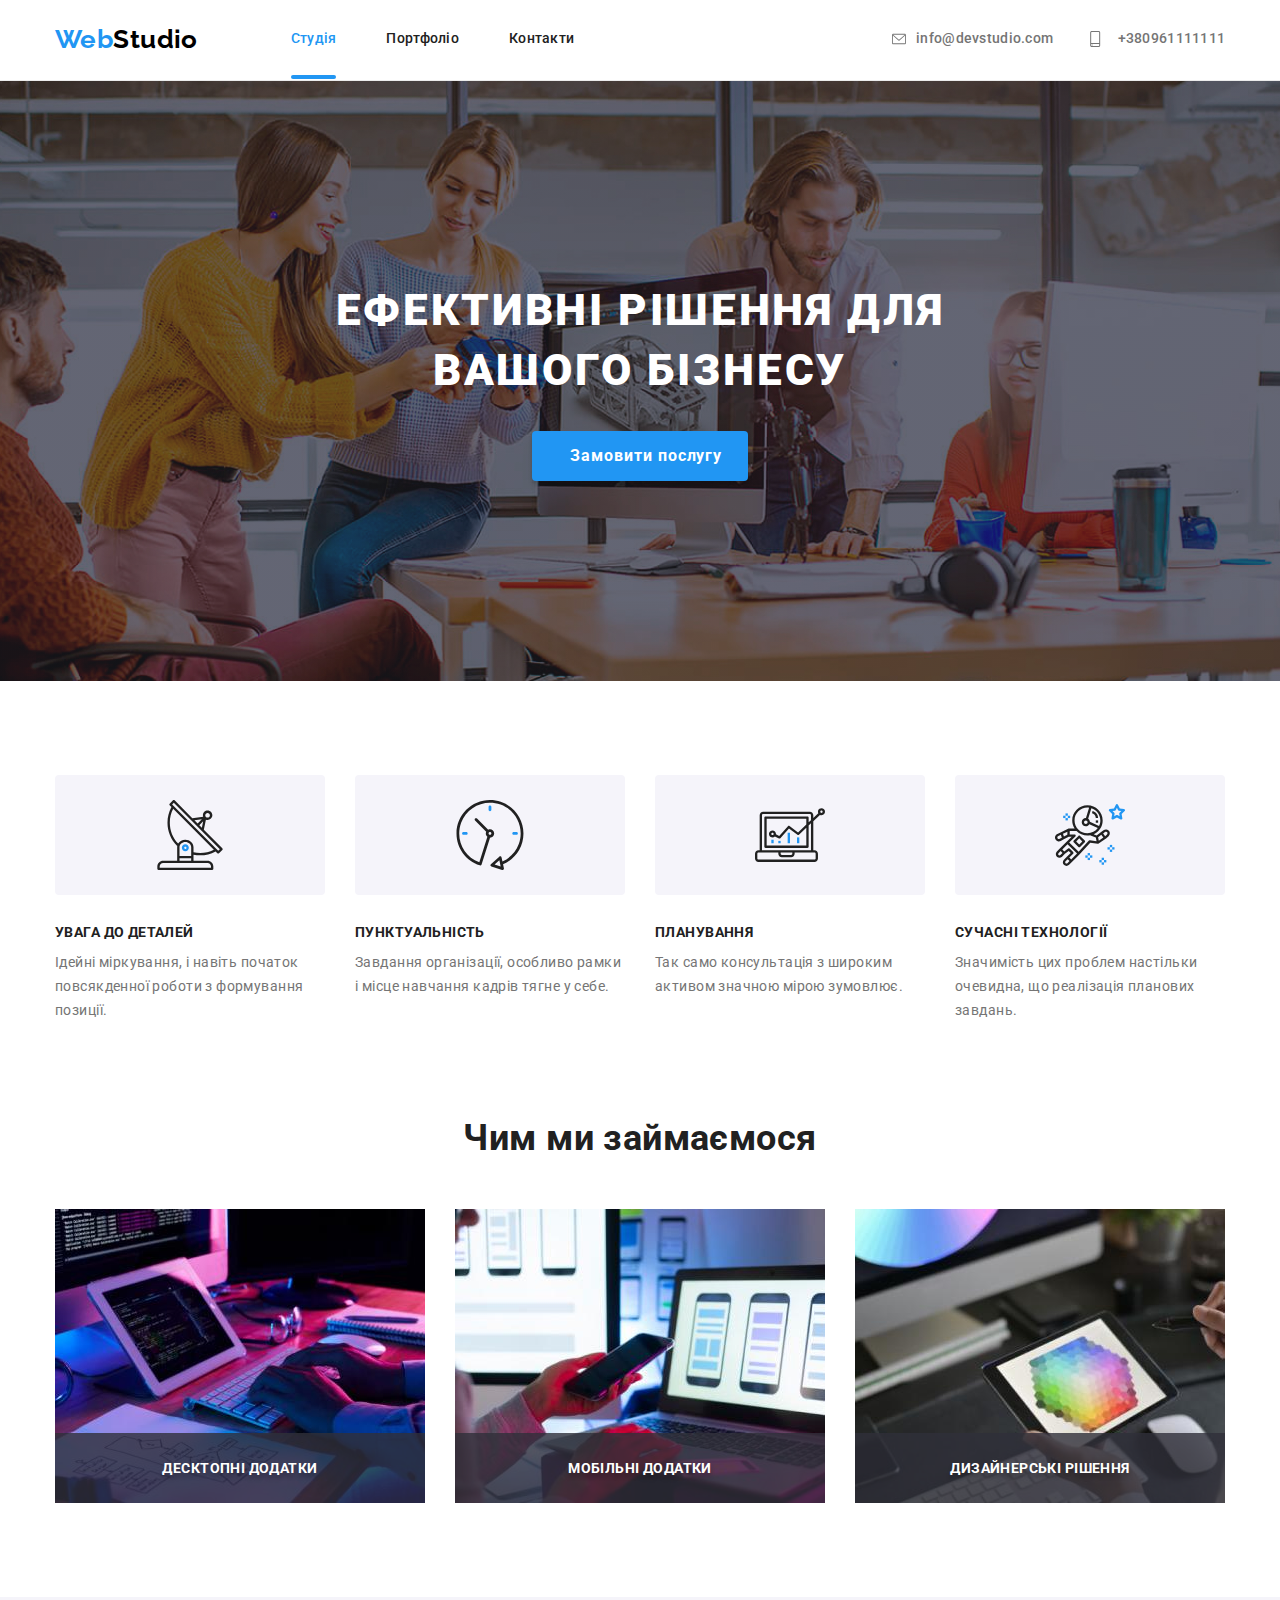
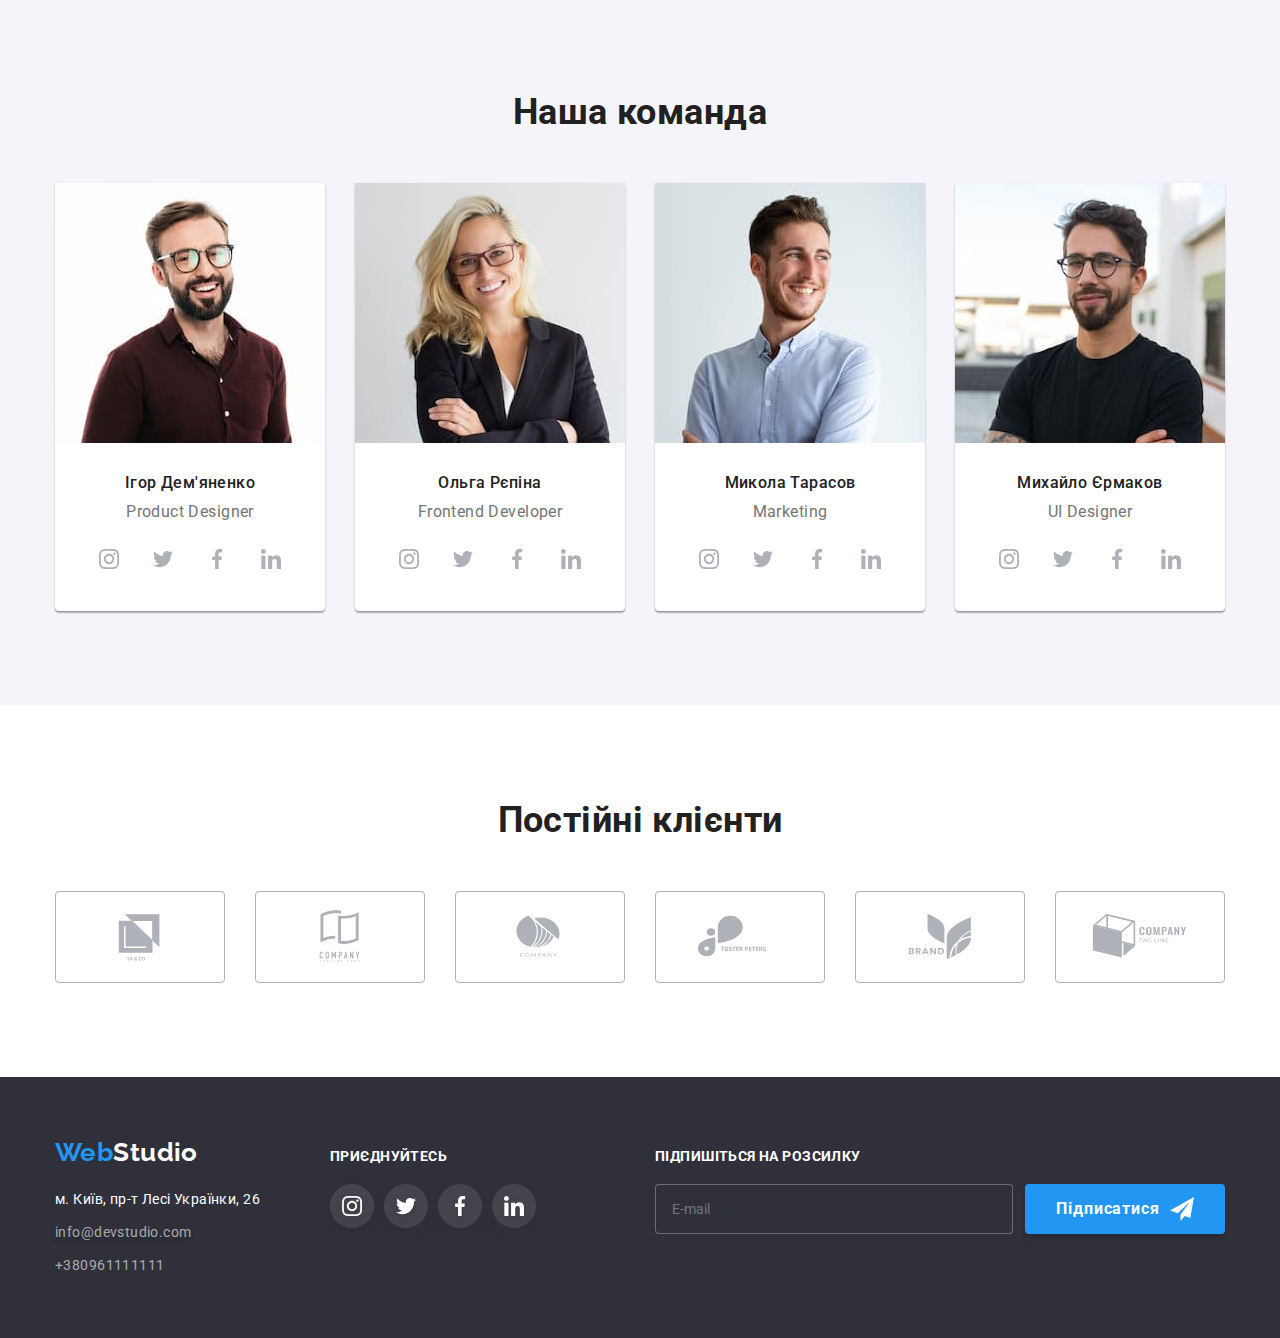
==== commit a236070e: "commit 6 finish &" ====
--- a/index.html
+++ b/index.html
@@ -200,11 +200,12 @@
                 </li>
                 <li class="social-list-item">
                   <a href="" class="social-list-link">
-                    <svg class="social-list-icon" aria-label="іконка-фейсбук>
+                    <svg class="social-list-icon" aria-label="іконка-фейсбук">
                       <use href="./images/sprite.svg.svg#icon-facebook"></use>
                     </svg>
                   </a>
                 </li>
+
                 <li class="social-list-item">
                   <a href="" class="social-list-link">
                     <svg class="social-list-icon" aria-label="іконка-лінкл">
--- a/sass/main.css
+++ b/sass/main.css
@@ -98,9 +98,7 @@
   top: 430px;
   transition: bakground-color var(--transition-duration-function), filter var(--transition-duration-function);
 }
-
-.section-modal-open-btn:hover,
-.section-modal-open-btn:focus {
+.section-modal-open-btn:hover, .section-modal-open-btn:focus {
   background-color: var(--color-bgc);
   filter: drop-shadow(0px 4px 4px rgba(0, 0, 0, 0.25));
 }
@@ -138,10 +136,7 @@
   padding: 6px 22px;
   transition: color var(--transition-duration-function), background-color var(--transition-duration-function), box-shadow var(--transition-duration-function), border-color var(--transition-duration-function);
 }
-
-.filters:active,
-.filters:hover,
-.filters:focus {
+.filters:active, .filters:hover, .filters:focus {
   background-color: var(--accent-color);
   color: var(--secondary-text-color-theme-light);
   box-shadow: 0px 4px 4px rgba(0, 0, 0, 0.25);
@@ -179,7 +174,6 @@
   padding: 15px 16px;
   transition: border-color var(--transition-duration-function);
 }
-
 .footer-input:focus {
   border-color: var(--accent-color);
   outline: none;
@@ -222,7 +216,8 @@
   pointer-events: auto;
   transition: opacity 250ms cubic-bezier(0.4, 0, 0.2, 1), visibility 250ms cubic-bezier(0.4, 0, 0.2, 1);
 }
-.backdrop .is-hidden {
+
+.backdrop.is-hidden {
   opacity: 0;
   visibility: hidden;
   pointer-events: none;
@@ -255,20 +250,16 @@
   border: 1px solid rgba(0, 0, 0, 0.1);
   transition: border-color var(--transition-duration-function), fill var(--transition-duration-function);
 }
+.modal-close-btn:hover, .modal-close-btn:focus {
+  border-color: var(--accent-color);
+  cursor: pointer;
+}
+.modal-close-btn:hover .modal-close-icon, .modal-close-btn:focus .modal-close-icon {
+  fill: var(--accent-color);
+}
 
 .modal-close-icon {
   fill: var(--secondary-color-dark);
-}
-
-.modal-close-btn:hover,
-.modal-close-btn:focus {
-  border-color: var(--accent-color);
-  cursor: pointer;
-}
-
-.modal-close-btn:hover .modal-close-icon,
-.modal-close-btn:focus .modal-close-icon {
-  fill: var(--accent-color);
 }
 
 .modal-form-title {
@@ -312,12 +303,10 @@
   border-radius: 4px;
   transition: border-color var(--transition-duration-function);
 }
-
 .modal-form-input:focus {
   outline: none;
   border-color: var(--accent-color);
 }
-
 .modal-form-input:focus + .modal-form-icon {
   fill: var(--accent-color);
 }
@@ -350,22 +339,18 @@
   letter-spacing: 0.01em;
   transition: border-color var(--transition-duration-function);
 }
-
 .modal-form-message::-moz-placeholder {
   font-size: 14px;
   color: rgba(117, 117, 117, 0.5);
 }
-
 .modal-form-message:-ms-input-placeholder {
   font-size: 14px;
   color: rgba(117, 117, 117, 0.5);
 }
-
 .modal-form-message::placeholder {
   font-size: 14px;
   color: rgba(117, 117, 117, 0.5);
 }
-
 .modal-form-message:focus {
   outline: none;
   border-color: var(--accent-color);
@@ -391,6 +376,15 @@
   -webkit-appearance: none;
      -moz-appearance: none;
           appearance: none;
+}
+.modal-form-check:checked + .modal-form-own-checkbox {
+  background-color: var(--accent-color);
+}
+.modal-form-check:focus + .modal-form-own-checkbox {
+  box-shadow: 0 0 0 2px rgba(0, 0, 255, 0.5);
+}
+.modal-form-check:checked + .modal-form-own-checkbox .modal-form-own-checkbox-icon {
+  display: block;
 }
 
 .modal-form-own-checkbox {
@@ -412,18 +406,6 @@
 .modal-form-own-checkbox-icon {
   display: none;
   fill: var(--secondary-text-color-theme-light);
-}
-
-.modal-form-check:checked + .modal-form-own-checkbox {
-  background-color: var(--accent-color);
-}
-
-.modal-form-check:checked + .modal-form-own-checkbox .modal-form-own-checkbox-icon {
-  display: block;
-}
-
-.modal-form-check:focus + .modal-form-own-checkbox {
-  box-shadow: 0 0 0 2px rgba(0, 0, 255, 0.5);
 }
 
 .modal-form-button {
@@ -446,9 +428,7 @@
   border: 1px solid var(--accent-color);
   transition: background-color var(--transition-duration-function), background-color var(--transition-duration-function);
 }
-
-.modal-form-button:hover,
-.modal-form-button:focus {
+.modal-form-button:hover, .modal-form-button:focus {
   background-color: #188CE8;
 }
 
@@ -503,12 +483,9 @@
   color: var(--primary-text-color-theme-dark);
   transition: color var(--transition-duration-function);
 }
-
-.menu-link:hover,
-.menu-link:focus {
+.menu-link:hover, .menu-link:focus {
   color: var(--accent-color);
 }
-
 .menu-link.caren-studio::after {
   content: "";
   position: absolute;
@@ -538,21 +515,10 @@
   height: 16px;
   transition: color var(--transition-duration-function);
 }
-
-.contact-mail:hover,
-.contact-mail:focus,
-.contact-phone-number:hover,
-.contact-phone-number:focus {
+.contact-mail:hover, .contact-mail:focus {
   color: var(--accent-color);
 }
-
-.contact-mail:hover .icon-mail,
-.contact-mail:focus .icon-mail {
-  fill: currentColor;
-}
-
-.contact-phone-number:hover .icon-mobile,
-.contact-phone-number:focus .icon-mobile {
+.contact-mail:hover .icon-mail, .contact-mail:focus .icon-mail {
   fill: currentColor;
 }
 
@@ -565,6 +531,12 @@
   width: 142px;
   height: 16px;
   transition: color var(--transition-duration-function);
+}
+.contact-phone-number:hover, .contact-phone-number:focus {
+  color: var(--accent-color);
+}
+.contact-phone-number:hover .icon-mobile, .contact-phone-number:focus .icon-mobile {
+  fill: currentColor;
 }
 
 .contact-mail,
@@ -635,9 +607,6 @@
 .osoblivosti-card {
   width: 270px;
   height: 248px;
-}
-
-.osoblivosti-card {
   flex-basis: calc((100% - 90px) / 4);
 }
 
@@ -774,10 +743,12 @@
   background-color: var(--secondary-text-color-theme-light);
   transition: background-color var(--transition-duration-function), filter var(--transition-duration-function);
 }
-
-.social-list-link:hover,
-.social-list-link:focus {
+.social-list-link:hover, .social-list-link:focus {
   background-color: var(--accent-color);
+  filter: drop-shadow(0px 4px 4px rgba(0, 0, 0, 0.25));
+}
+.social-list-link:hover .social-list-icon, .social-list-link:focus .social-list-icon {
+  fill: var(--secondary-text-color-theme-light);
   filter: drop-shadow(0px 4px 4px rgba(0, 0, 0, 0.25));
 }
 
@@ -786,12 +757,6 @@
   height: 20px;
   fill: var(--color-gray);
   transition: fill var(--transition-duration-function);
-}
-
-.social-list-link:hover .social-list-icon,
-.social-list-link:focus .social-list-icon {
-  fill: var(--secondary-text-color-theme-light);
-  filter: drop-shadow(0px 4px 4px rgba(0, 0, 0, 0.25));
 }
 
 .client-name {
@@ -815,6 +780,10 @@
   width: 170px;
   height: 92px;
 }
+.client-list-item:hover, .client-list-item:focus {
+  border: 1px solid var(--accent-color);
+  border-color: var(--accent-color);
+}
 
 .client-list-link {
   display: flex;
@@ -824,20 +793,12 @@
   height: 100%;
   transition: border var(--transition-duration-function), border-color var(--transition-duration-function), fill var(--transition-duration-function);
 }
+.client-list-link:hover .client-list-icon, .client-list-link:focus .client-list-icon {
+  fill: var(--accent-color);
+}
 
 .client-list-icon {
   fill: var(--color-gray);
-}
-
-.client-list-item:hover,
-.client-list-item:focus {
-  border: 1px solid var(--accent-color);
-  border-color: var(--accent-color);
-}
-
-.client-list-link:hover .client-list-icon,
-.client-list-link:focus .client-list-icon {
-  fill: var(--accent-color);
 }
 
 .container-box {
@@ -854,10 +815,11 @@
   display: block;
   transition: box-shadow var(--transition-duration-function);
 }
-
-.portfolio-post:hover,
-.portfolio-post:focus {
+.portfolio-post:hover, .portfolio-post:focus {
   box-shadow: 0px 1px 1px rgba(0, 0, 0, 0.12), 0px 4px 4px rgba(0, 0, 0, 0.06), 1px 4px 6px rgba(0, 0, 0, 0.16);
+}
+.portfolio-post:hover .overlay, .portfolio-post:focus .overlay {
+  transform: translateY(0%);
 }
 
 .portfolio-list-img-wrapper {
@@ -885,11 +847,6 @@
   transition: transform var(--transition-duration-function);
 }
 
-.portfolio-post:hover .overlay,
-.portfolio-post:focus .overlay {
-  transform: translateY(0%);
-}
-
 .portfolio-box-mini {
   padding-top: 20px;
   padding-bottom: 20px;
@@ -967,6 +924,9 @@
   color: var(--secondary-text-color-theme-light);
   transition: color var(--transition-duration-function);
 }
+.contact-menu-map:hover, .contact-menu-map:focus {
+  color: var(--accent-color);
+}
 
 .contact-menu-mail {
   color: rgba(255, 255, 255, 0.6);
@@ -975,24 +935,15 @@
   border: none;
   transition: color var(--transition-duration-function);
 }
+.contact-menu-mail:hover, .contact-menu-mail:focus {
+  color: var(--accent-color);
+}
 
 .contact-menu-tel {
   color: rgba(255, 255, 255, 0.6);
   transition: color var(--transition-duration-function);
 }
-
-.contact-menu-map:hover,
-.contact-menu-map:focus {
-  color: var(--accent-color);
-}
-
-.contact-menu-mail:hover,
-.contact-menu-mail:focus {
-  color: var(--accent-color);
-}
-
-.contact-menu-tel:hover,
-.contact-menu-tel:focus {
+.contact-menu-tel:hover, .contact-menu-tel:focus {
   color: var(--accent-color);
 }
 
@@ -1029,9 +980,7 @@
   background: rgba(255, 255, 255, 0.1);
   transition: background-color var(--transition-duration-function);
 }
-
-.footer-social-list-link:hover,
-.footer-social-list-link:focus {
+.footer-social-list-link:hover, .footer-social-list-link:focus {
   background-color: var(--accent-color);
   filter: drop-shadow(0px 4px 4px rgba(0, 0, 0, 0.25));
 }
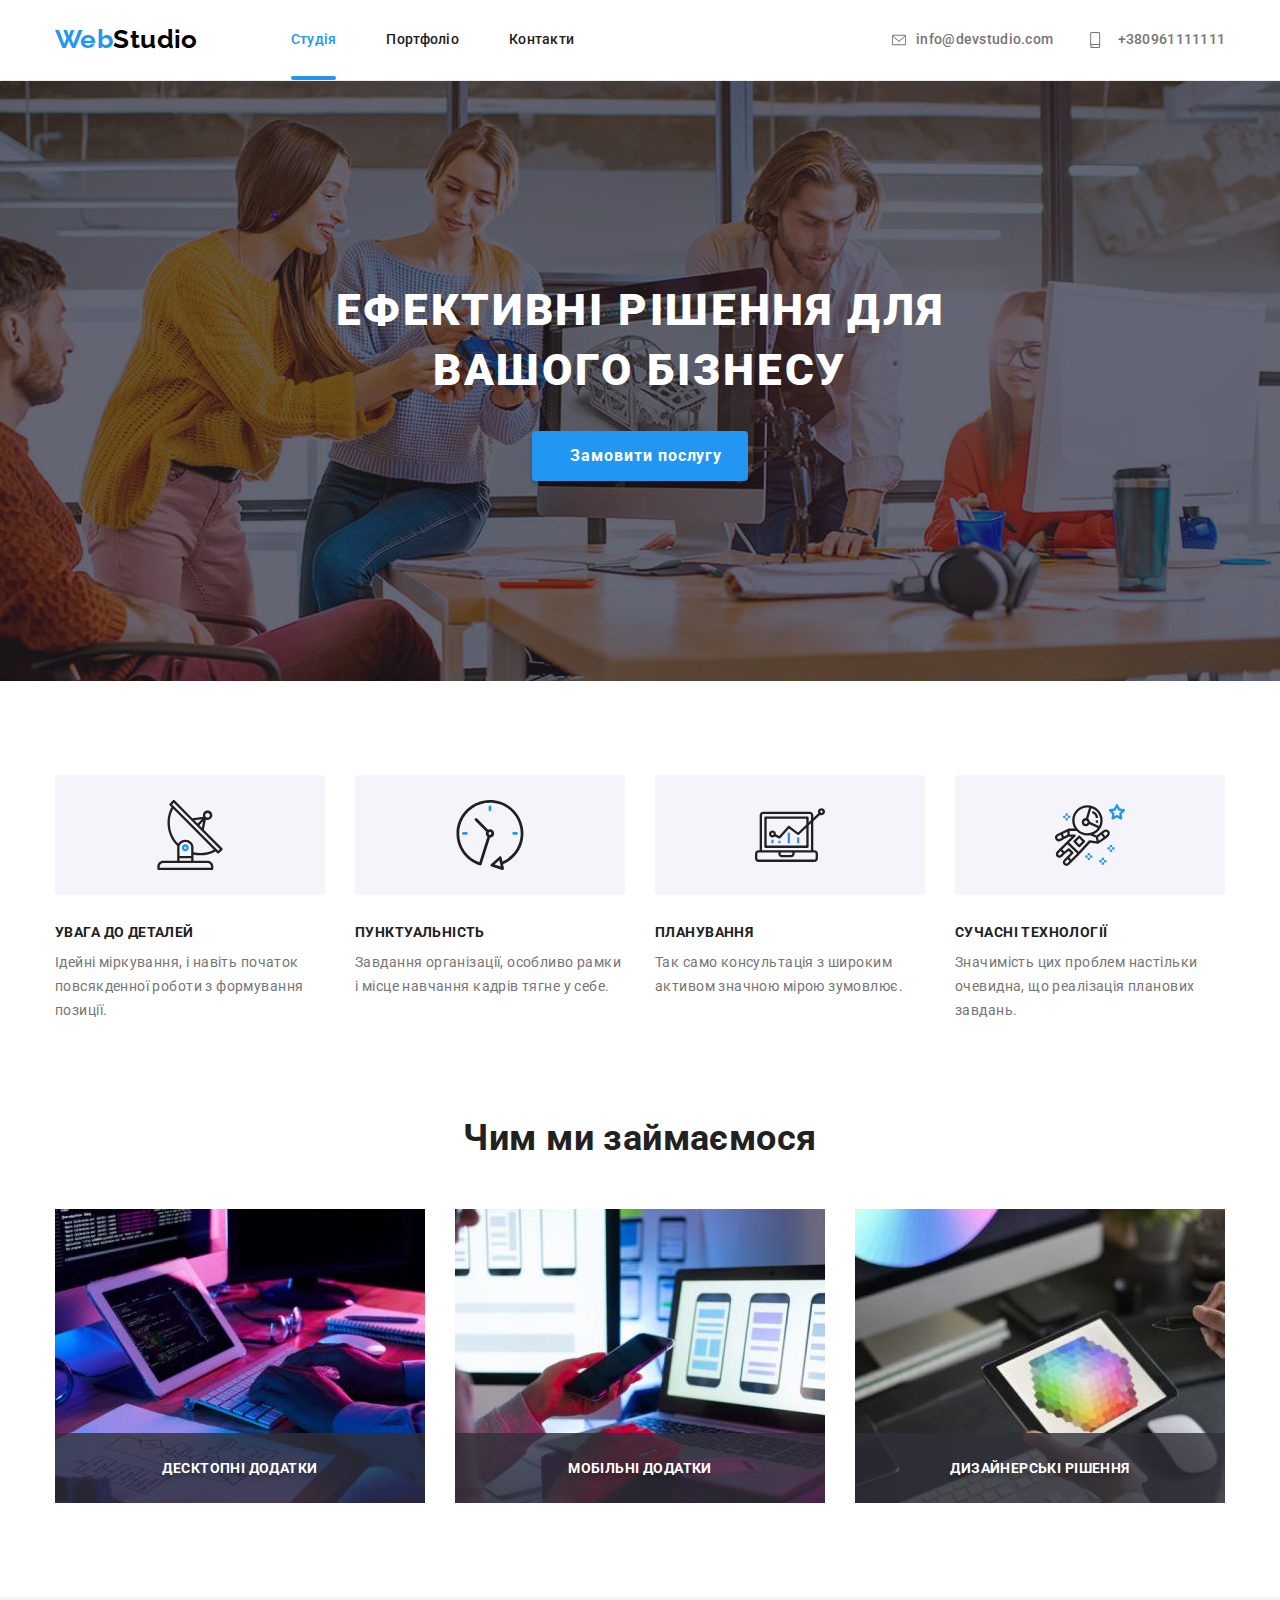
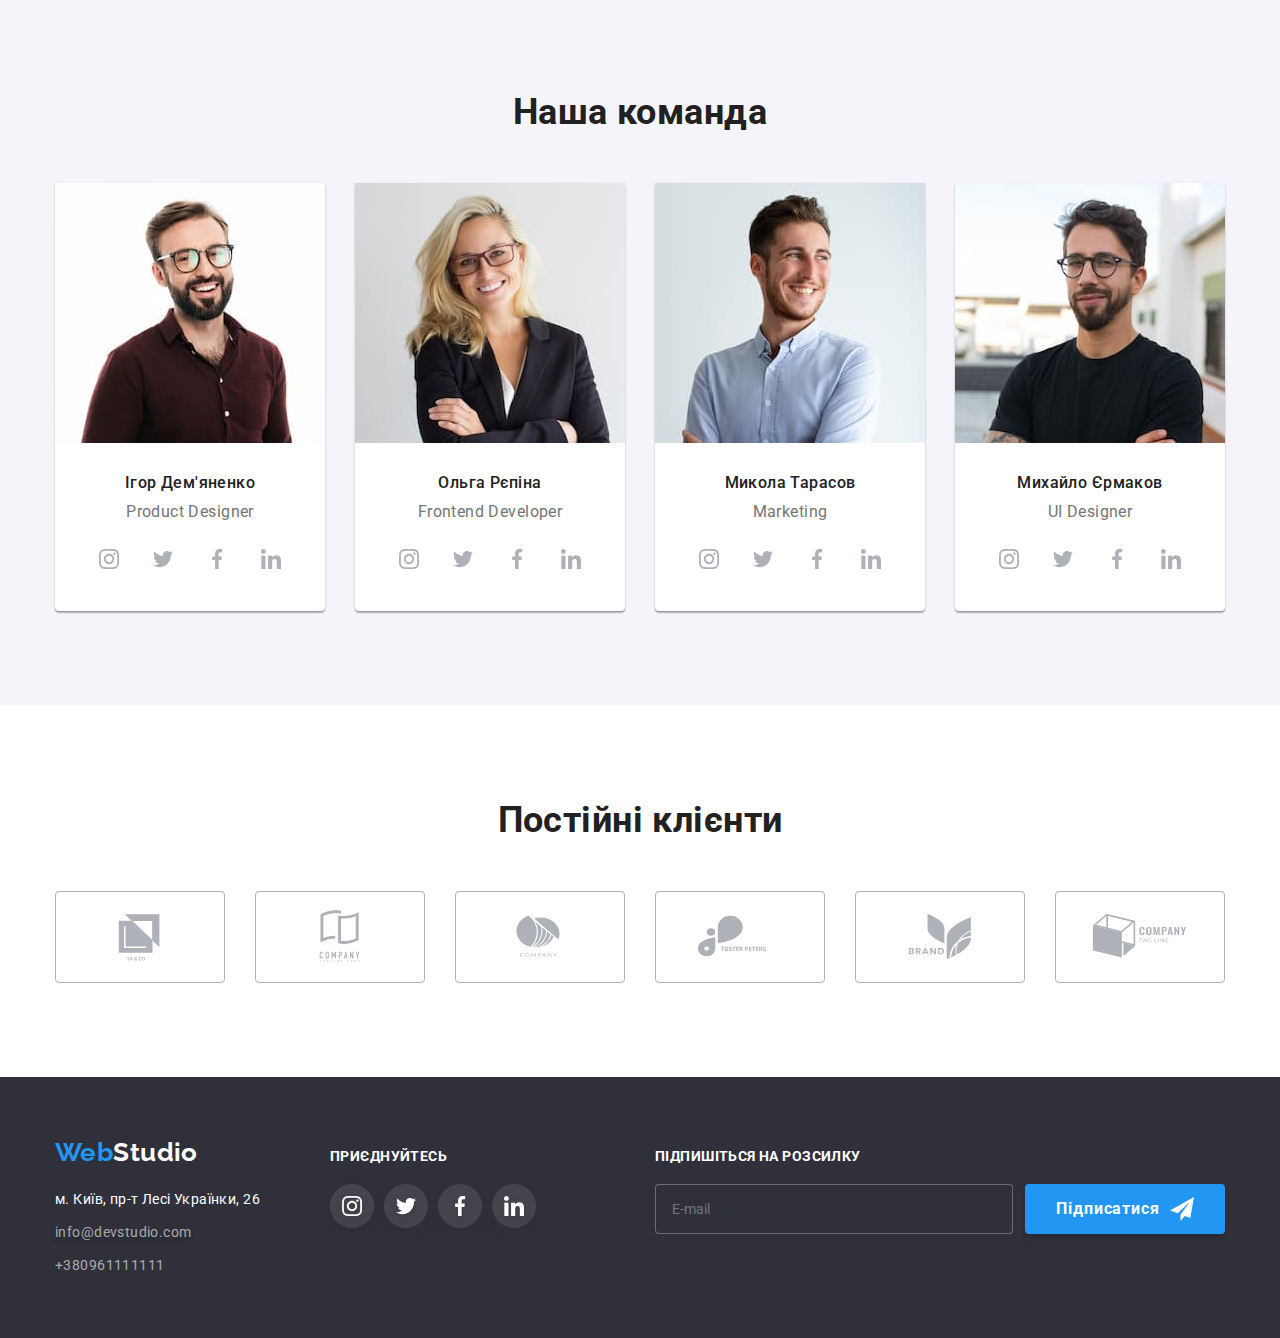
==== commit 1d60ae80: "commit 8 finish sass" ====
--- a/index.html
+++ b/index.html
@@ -14,7 +14,7 @@
     <link
       rel="stylesheet"
       href="https://cdn.jsdelivr.net/npm/modern-normalize@1.1.0/modern-normalize.min.css"
-    />    
+    />
     <link rel="stylesheet" href="./sass/main.css" />
   </head>
   <body>
@@ -55,7 +55,12 @@
           </li>
           <li class="menu-item">
             <a class="contact-phone-number link" href="tel:+380961111111">
-              <svg class="icon-mobile" aria-label="іконка-телелефон" width="10" height="16">
+              <svg
+                class="icon-mobile"
+                aria-label="іконка-телелефон"
+                width="10"
+                height="16"
+              >
                 <use href="./images/sprite.svg.svg#icon-smartphone"></use>
               </svg>
               +380961111111
@@ -82,7 +87,12 @@
           <ul class="list osoblivosti-container">
             <li class="osoblivosti-card">
               <div class="osoblivosti-card-a">
-                <svg class="osoblivosti-card-icon" aria-label="іконка-антена" width="70" height="70">
+                <svg
+                  class="osoblivosti-card-icon"
+                  aria-label="іконка-антена"
+                  width="70"
+                  height="70"
+                >
                   <use href="./images/sprite.svg.svg#icon-antenna"></use>
                 </svg>
               </div>
@@ -94,7 +104,12 @@
             </li>
             <li class="osoblivosti-card">
               <div class="osoblivosti-card-a">
-                <svg class="osoblivosti-card-icon" aria-label="іконка-годинник" width="70" height="70">
+                <svg
+                  class="osoblivosti-card-icon"
+                  aria-label="іконка-годинник"
+                  width="70"
+                  height="70"
+                >
                   <use href="./images/sprite.svg.svg#icon-clock"></use>
                 </svg>
               </div>
@@ -106,7 +121,12 @@
             </li>
             <li class="osoblivosti-card">
               <div class="osoblivosti-card-a">
-                <svg class="osoblivosti-card-icon" aria-label="іконка-діаграма" width="70" height="70">
+                <svg
+                  class="osoblivosti-card-icon"
+                  aria-label="іконка-діаграма"
+                  width="70"
+                  height="70"
+                >
                   <use href="./images/sprite.svg.svg#icon-diagram"></use>
                 </svg>
               </div>
@@ -117,7 +137,12 @@
             </li>
             <li class="osoblivosti-card">
               <div class="osoblivosti-card-a">
-                <svg class="osoblivosti-card-icon" aria-label="іконка-астронафт" width="70" height="70">
+                <svg
+                  class="osoblivosti-card-icon"
+                  aria-label="іконка-астронафт"
+                  width="70"
+                  height="70"
+                >
                   <use href="./images/sprite.svg.svg#icon-astronaut"></use>
                 </svg>
               </div>
@@ -344,42 +369,72 @@
           <ul class="client-list list">
             <li class="client-list-item">
               <a href="" class="client-list-link">
-                <svg class="client-list-icon" aria-label="іконка-клієнт-1" width="106" height="60">
+                <svg
+                  class="client-list-icon"
+                  aria-label="іконка-клієнт-1"
+                  width="106"
+                  height="60"
+                >
                   <use href="./images/sprite.svg.svg#icon-logo"></use>
                 </svg>
               </a>
             </li>
             <li class="client-list-item">
               <a href="" class="client-list-link">
-                <svg class="client-list-icon" aria-label="іконка-клієнт-2" width="106" height="60">
+                <svg
+                  class="client-list-icon"
+                  aria-label="іконка-клієнт-2"
+                  width="106"
+                  height="60"
+                >
                   <use href="./images/sprite.svg.svg#icon-logo-1"></use>
                 </svg>
               </a>
             </li>
             <li class="client-list-item">
               <a href="" class="client-list-link">
-                <svg class="client-list-icon" aria-label="іконка-клієнт-3" width="106" height="60">
+                <svg
+                  class="client-list-icon"
+                  aria-label="іконка-клієнт-3"
+                  width="106"
+                  height="60"
+                >
                   <use href="./images/sprite.svg.svg#icon-logo-2"></use>
                 </svg>
               </a>
             </li>
             <li class="client-list-item">
               <a href="" class="client-list-link">
-                <svg class="client-list-icon" aria-label="іконка-клієнт-4" width="106" height="60">
+                <svg
+                  class="client-list-icon"
+                  aria-label="іконка-клієнт-4"
+                  width="106"
+                  height="60"
+                >
                   <use href="./images/sprite.svg.svg#icon-logo-3"></use>
                 </svg>
               </a>
             </li>
             <li class="client-list-item">
               <a href="" class="client-list-link">
-                <svg class="client-list-icon" aria-label="іконка-клієнт-5" width="106" height="60">
+                <svg
+                  class="client-list-icon"
+                  aria-label="іконка-клієнт-5"
+                  width="106"
+                  height="60"
+                >
                   <use href="./images/sprite.svg.svg#icon-logo-4"></use>
                 </svg>
               </a>
             </li>
             <li class="client-list-item">
               <a href="" class="client-list-link">
-                <svg class="client-list-icon" aria-label="іконка-клієнт-6" width="106" height="60">
+                <svg
+                  class="client-list-icon"
+                  aria-label="іконка-клієнт-6"
+                  width="106"
+                  height="60"
+                >
                   <use href="./images/sprite.svg.svg#icon-logo-5"></use>
                 </svg>
               </a>
@@ -425,21 +480,27 @@
           <ul class="footer-social-list list">
             <li class="footer-social-list-item">
               <a href="" class="footer-social-list-link">
-                <svg class="footer-social-list-icon" aria-label="іконка-інстаграм" >
+                <svg
+                  class="footer-social-list-icon"
+                  aria-label="іконка-інстаграм"
+                >
                   <use href="./images/sprite.svg.svg#icon-instagram"></use>
                 </svg>
               </a>
             </li>
             <li class="footer-social-list-item">
               <a href="" class="footer-social-list-link">
-                <svg class="footer-social-list-icon" aria-label="іконка-твітер" >
+                <svg class="footer-social-list-icon" aria-label="іконка-твітер">
                   <use href="./images/sprite.svg.svg#icon-twitter"></use>
                 </svg>
               </a>
             </li>
             <li class="footer-social-list-item">
               <a href="" class="footer-social-list-link">
-                <svg class="footer-social-list-icon" aria-label="іконка-фейсбук">
+                <svg
+                  class="footer-social-list-icon"
+                  aria-label="іконка-фейсбук"
+                >
                   <use href="./images/sprite.svg.svg#icon-facebook"></use>
                 </svg>
               </a>
@@ -467,7 +528,12 @@
             </label>
             <button class="footer-button" type="submit">
               Підписатися
-              <svg class="footer-send-icon" aria-label="іконка-відправки" width="24" height="24">
+              <svg
+                class="footer-send-icon"
+                aria-label="іконка-відправки"
+                width="24"
+                height="24"
+              >
                 <use href="./images/sprite.svg.svg#icon-send"></use>
               </svg>
             </button>
@@ -496,7 +562,12 @@
                 name="user_name"
                 placeholder=""
               />
-              <svg class="modal-form-icon icon" aria-label="іконка-персона" width="18" height="18">
+              <svg
+                class="modal-form-icon icon"
+                aria-label="іконка-персона"
+                width="18"
+                height="18"
+              >
                 <use href="./images/sprite.svg.svg#icon-person"></use>
               </svg>
             </span>
@@ -513,7 +584,12 @@
                 name="user_phone"
                 placeholder=""
               />
-              <svg class="modal-form-icon icon" aria-label="іконка-телефон" width="18" height="18">
+              <svg
+                class="modal-form-icon icon"
+                aria-label="іконка-телефон"
+                width="18"
+                height="18"
+              >
                 <use href="./images/sprite.svg.svg#icon-phone"></use>
               </svg>
             </span>
@@ -530,7 +606,12 @@
                 name="user_email"
                 placeholder=""
               />
-              <svg class="modal-form-icon icon" aria-label="іконка-пошта" width="18" height="18">
+              <svg
+                class="modal-form-icon icon"
+                aria-label="іконка-пошта"
+                width="18"
+                height="18"
+              >
                 <use href="./images/sprite.svg.svg#icon-email"></use>
               </svg>
             </span>
@@ -550,7 +631,12 @@
               name="user_policy"
               required=""
             />
-            <svg class="modal-form-own-checkbox icon" aria-label="іконка-галочка" width="11" height="8">
+            <svg
+              class="modal-form-own-checkbox icon"
+              aria-label="іконка-галочка"
+              width="11"
+              height="8"
+            >
               <use
                 class="modal-form-own-checkbox-icon"
                 href="./images/sprite.svg.svg#icon-vector-galochka"
@@ -558,7 +644,7 @@
             </svg>
             <svg
               class="modal-form-own-checkbox-border icon"
-              aria-label="іконка-чекбокс" 
+              aria-label="іконка-чекбокс"
               width="16"
               height="15"
             >
--- a/sass/main.css
+++ b/sass/main.css
@@ -29,6 +29,12 @@
   margin: -1px;
 }
 
+.footer-social-list-link, .client-list-link, .social-list-link, .overlay-work, .osoblivosti-card-a, .contact-phone-number, .contact-mail, .modal-close-btn, .footer-button {
+  display: flex;
+  align-items: center;
+  justify-content: center;
+}
+
 .link {
   text-decoration: none;
 }
@@ -128,9 +134,9 @@
   border-radius: 4px;
   border: none;
   border: 1px solid var(--secondary-color-with);
+  font-size: 16px;
   font-weight: 500;
-  font-size: 16px;
-  line-height: 1.63;
+  line-height: 1.625;
   align-items: center;
   color: var(--primary-text-color-theme-dark);
   padding: 6px 22px;
@@ -150,9 +156,9 @@
 }
 
 .footer-title {
-  font-weight: 700;
   font-size: 14px;
-  line-height: 16px;
+  font-weight: 700;
+  line-height: 1.1428571429;
   letter-spacing: 0.03em;
   text-transform: uppercase;
   color: var(--secondary-text-color-theme-light);
@@ -192,9 +198,6 @@
   box-shadow: 0px 4px 4px rgba(0, 0, 0, 0.15);
   border-radius: 4px;
   cursor: pointer;
-  display: flex;
-  justify-content: center;
-  align-items: center;
   margin-left: 12px;
 }
 
@@ -216,7 +219,6 @@
   pointer-events: auto;
   transition: opacity 250ms cubic-bezier(0.4, 0, 0.2, 1), visibility 250ms cubic-bezier(0.4, 0, 0.2, 1);
 }
-
 .backdrop.is-hidden {
   opacity: 0;
   visibility: hidden;
@@ -240,9 +242,6 @@
   position: absolute;
   top: 8px;
   right: 8px;
-  display: flex;
-  align-items: center;
-  justify-content: center;
   width: 30px;
   height: 30px;
   border-radius: 50%;
@@ -450,9 +449,9 @@
 
 .logo-header {
   font-family: var(--secondary-font);
-  font-weight: 700;
   font-size: 26px;
-  line-height: 1.19;
+  font-weight: 700;
+  line-height: 1.1923076923;
   color: var(--secondary-color-dark);
   margin-right: 93px;
 }
@@ -506,9 +505,6 @@
 }
 
 .contact-mail {
-  display: flex;
-  justify-content: center;
-  align-items: center;
   -moz-column-gap: 10px;
        column-gap: 10px;
   width: 161px;
@@ -523,9 +519,6 @@
 }
 
 .contact-phone-number {
-  display: flex;
-  justify-content: center;
-  align-items: center;
   -moz-column-gap: 10px;
        column-gap: 10px;
   width: 142px;
@@ -611,9 +604,6 @@
 }
 
 .osoblivosti-card-a {
-  display: flex;
-  justify-content: center;
-  align-items: center;
   width: 270px;
   height: 120px;
   background: var(--secondary-color);
@@ -661,9 +651,6 @@
 
 .overlay-work {
   position: absolute;
-  display: flex;
-  justify-content: center;
-  align-items: center;
   width: 100%;
   height: 70px;
   top: 224px;
@@ -690,9 +677,9 @@
 }
 
 .comanda-our {
-  font-weight: 700;
   font-size: 36px;
-  line-height: 1.17;
+  font-weight: 700;
+  line-height: 1.1666666667;
   text-align: center;
   margin-bottom: 50px;
 }
@@ -704,9 +691,9 @@
 }
 
 .comanda-name {
+  font-size: 16px;
   font-weight: 500;
-  font-size: 16px;
-  line-height: 1.19;
+  line-height: 1.1875;
   text-align: center;
   margin-top: 30px;
   margin-bottom: 10px;
@@ -734,9 +721,6 @@
 }
 
 .social-list-link {
-  display: flex;
-  align-items: center;
-  justify-content: center;
   width: 100%;
   height: 100%;
   border-radius: 50%;
@@ -760,9 +744,9 @@
 }
 
 .client-name {
-  font-weight: 700;
   font-size: 36px;
-  line-height: 1.17;
+  font-weight: 700;
+  line-height: 1.1666666667;
   text-align: center;
   margin-bottom: 50px;
 }
@@ -786,9 +770,6 @@
 }
 
 .client-list-link {
-  display: flex;
-  justify-content: center;
-  align-items: center;
   width: 100%;
   height: 100%;
   transition: border var(--transition-duration-function), border-color var(--transition-duration-function), fill var(--transition-duration-function);
@@ -890,9 +871,9 @@
 .logo-footer {
   display: block;
   font-family: var(--secondary-font);
-  font-weight: 700;
   font-size: 26px;
-  line-height: 1.19;
+  font-weight: 700;
+  line-height: 1.1923076923;
   color: var(--secondary-text-color-theme-light);
   width: 145px;
   height: 31px;
@@ -971,9 +952,6 @@
 }
 
 .footer-social-list-link {
-  display: flex;
-  align-items: center;
-  justify-content: center;
   width: 44px;
   height: 44px;
   border-radius: 50%;
